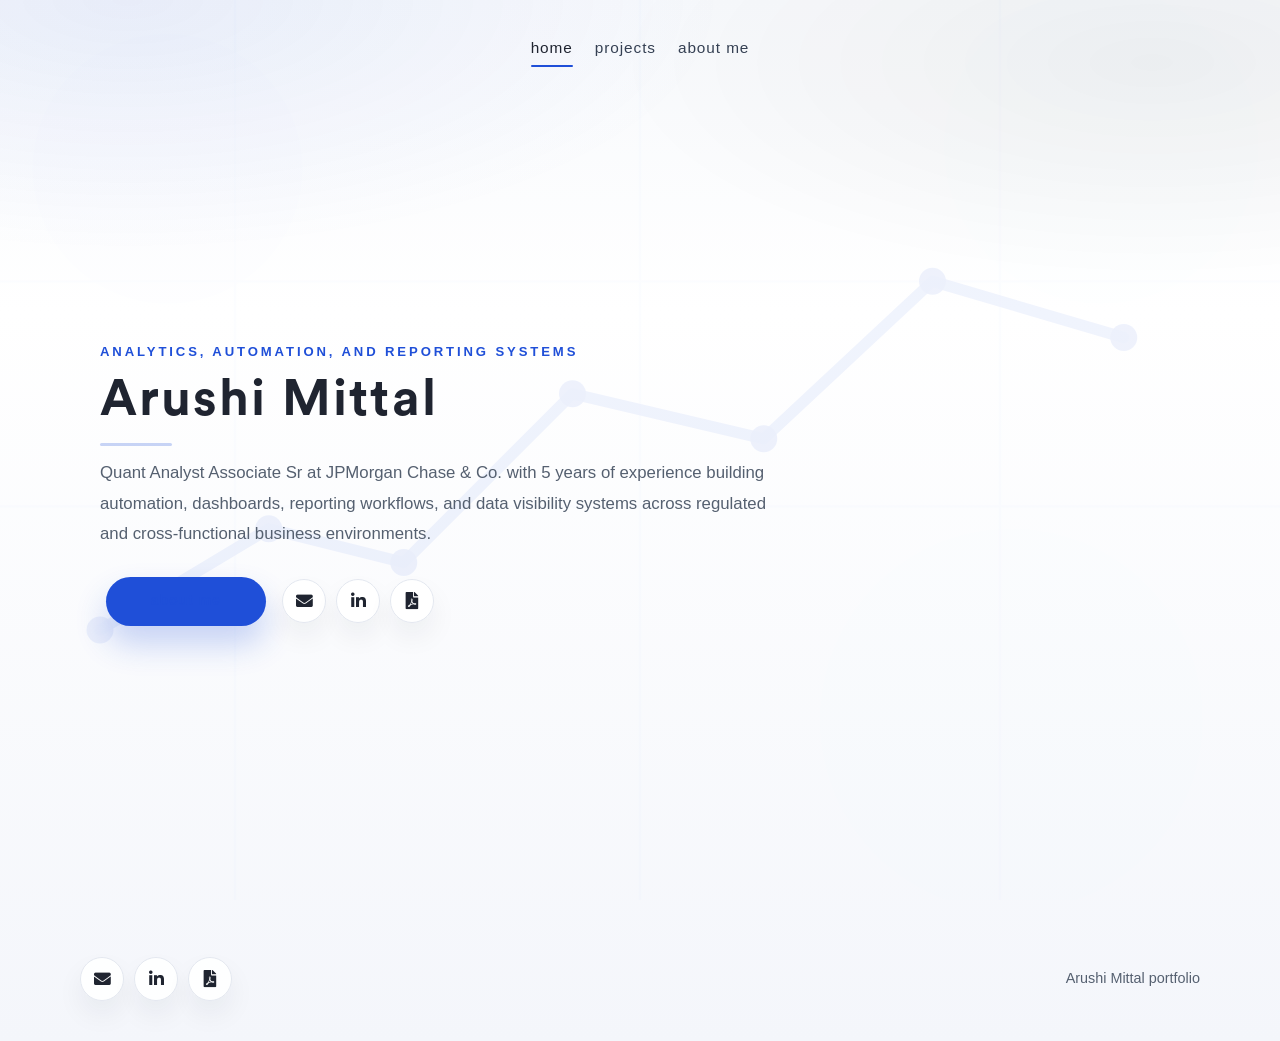
==== index.html @ 4a097972 "Create three-page portfolio site" ====
<!DOCTYPE html>
<html lang="en">

<head>
    <meta http-equiv="Pragma" content="no-cache">
    <meta http-equiv="Expires" content="-1">
    <meta http-equiv="CACHE-CONTROL" content="NO-CACHE">
    <meta charset="utf-8">
    <meta name="viewport" content="width=device-width, initial-scale=1.0, shrink-to-fit=yes">
    <meta name="description"
        content="Portfolio website for Arushi Mittal, an analytics professional focused on automation, dashboards, reporting systems, and operational efficiency.">
    <title>Home | Arushi Mittal</title>
    <link rel="icon" type="image/svg+xml" href="assets/img/arushi-mark.svg">
    <link rel="apple-touch-icon" href="assets/img/arushi-mark.svg">
    <meta name="apple-mobile-web-app-status-bar" content="#F7F9FC">
    <meta name="theme-color" content="#F7F9FC">
    <link rel="stylesheet" href="https://cdnjs.cloudflare.com/ajax/libs/animate.css/3.7.2/animate.min.css">
    <link rel="stylesheet" href="https://stackpath.bootstrapcdn.com/bootstrap/4.4.1/css/bootstrap.min.css">
    <link rel="stylesheet" href="style.css">
    <link rel="stylesheet" href="pages.css">
    <link rel="stylesheet" href="https://use.fontawesome.com/releases/v5.5.0/css/all.css"
        integrity="sha384-B4dIYHKNBt8Bc12p+WXckhzcICo0wtJAoU8YZTY5qE0Id1GSseTk6S+L3BlXeVIU" crossorigin="anonymous">
    <script src="assets/js/app.js"></script>
    <link rel="manifest" href="manifest.json">
</head>

<body class="site-shell">
    <nav class="nav-desk site-nav" aria-label="Primary">
        <div class="nav-items site-nav-items">
            <ul class="site-nav-list">
                <li><a class="nav-link" href="index.html" aria-current="page">home</a></li>
                <li><a class="nav-link" href="research.html">projects</a></li>
                <li><a class="nav-link" href="about.html">about me</a></li>
            </ul>
        </div>
    </nav>

    <main class="home-page site-page page-home content">
        <div class="container page-container home-container">
            <section class="home-hero">
                <header class="page-header">
                    <p class="page-eyebrow">Analytics, automation, and reporting systems</p>
                    <h1 class="page-title">Arushi Mittal</h1>
                    <p class="page-subtitle">
                        Quant Analyst Associate Sr at JPMorgan Chase &amp; Co. with 5 years of experience building
                        automation, dashboards, reporting workflows, and data visibility systems across regulated and
                        cross-functional business environments.
                    </p>
                </header>

                <div class="home-actions">
                    <a class="contact-btn page-action" href="about.html">about me</a>
                    <div class="social-icons" aria-label="Social links">
                        <a target="_blank" rel="noopener" href="mailto:arushi.mittal0193@gmail.com"><i
                                class="fas fa-envelope"></i></a>
                        <a target="_blank" rel="noopener" href="https://www.linkedin.com/in/arushimittal1/"><i
                                class="fab fa-linkedin-in"></i></a>
                        <a target="_blank" rel="noopener" href="assets/arushi_cv.pdf"><i
                                class="fas fa-file-pdf"></i></a>
                    </div>
                </div>
            </section>
        </div>
    </main>

    <footer class="footer-full site-footer">
        <div class="social-icons" aria-label="Footer social links">
            <a target="_blank" rel="noopener" href="mailto:arushi.mittal0193@gmail.com"><i class="fas fa-envelope"></i></a>
            <a target="_blank" rel="noopener" href="https://www.linkedin.com/in/arushimittal1/"><i class="fab fa-linkedin-in"></i></a>
            <a target="_blank" rel="noopener" href="assets/arushi_cv.pdf"><i class="fas fa-file-pdf"></i></a>
        </div>
        <div class="site-footer-meta">
            <span class="site-footer-note">Arushi Mittal portfolio</span>
        </div>
    </footer>

    <div class="menu-wrap">
        <input type="checkbox" class="toggler" aria-label="Open navigation">
        <div class="hamburger">
            <div></div>
        </div>
        <div class="menu">
            <div>
                <div>
                    <ul>
                        <li><a href="index.html" aria-current="page">home</a></li>
                        <li><a href="research.html">projects</a></li>
                        <li><a href="about.html">about me</a></li>
                    </ul>
                </div>
            </div>
        </div>
    </div>
</body>

</html>
---- style.css ----
/* Center pip install statements in software descriptions */
.center-pip {
    display: block;
    text-align: center;
    margin: 8px 0;
}
@import url('https://fonts.googleapis.com/css?family=Poppins&display=swap');

@font-face {
    font-family: CircularStd;
    src: url(assets/fonts/CircularStd-Bold.eot);
    src: url("assets/fonts/CircularStd-Bold.eot?#iefix") format("embedded-opentype"), url("assets/fonts/CircularStd-Bold.woff") format("woff"), url("assets/fonts/CircularStd-Bold.ttf") format("truetype"), url("assets/fonts/CircularStd-Bold.svg#bcc26993292869431e54c666aafa8fcd") format("svg");
}

:root {
    --primary-color: none;
    --overlay-color: rgba(255, 255, 255, 0.9);
    --menu-speed: 0.75s;
    --light-text-color: #444;
    --black-color: #000;
    --white-color: #fff;
    --hero-color: black;
}
.work-hero-card{
    display: flex;
    flex-direction: column;
    justify-content: flex-start;
    margin: 0 auto 40px auto;
    width: 100%;
    max-width: 420px;
    background: #ffffff;
    align-items: stretch;
    padding: 0;
    border-radius: 16px;
    padding-bottom: 18px;
    border: 1px solid #e2e2e2;
    box-shadow: 0 18px 30px rgba(0,0,0,0.06);
    cursor: default;
    transition: transform 0.25s ease, box-shadow 0.25s ease, border-color 0.25s ease;
    overflow: hidden;
}

.work-hero-card:hover{
    transform: translateY(-6px);
    box-shadow: 0 24px 40px rgba(0,0,0,0.12);
    border-color: #c5d5ff;
}

.work-card-hero-img{
    width: 100%;
    height: 200px;
    object-fit: cover;
    display: block;
}

#work-text{
    text-align: left;
    padding: 18px 20px 4px 20px;
}

#work-text h2{
    font-size: 1.25rem;
    font-weight: 600;
    margin-bottom: 8px;
}

#work-text p{
    font-size: 0.95rem;
    line-height: 1.6;
    color: #555;
}

.work-double-row{
    padding-left: 5vw;
    padding-right: 5vw;
    margin-top: 40px;
}

.research-intro{
    max-width: 760px;
    margin: 0 auto 10px auto;
    color: #444;
}

.research-intro strong{
    font-weight: 600;
}

@media (min-width: 992px){
    .work-double-row{
        padding-left: 8vw;
        padding-right: 8vw;
        margin-top: 60px;
    }
}

@media (max-width: 767.98px){
    .work-double-row{
        padding-left: 20px;
        padding-right: 20px;
        margin-top: 30px;
    }

    .work-hero-card{
        max-width: 100%;
    }

    #work-text{
        padding: 16px 16px 4px 16px;
    }

    #work-text h2{
        font-size: 1.1rem;
    }

    #work-text p{
        font-size: 0.9rem;
    }
}
.project-star {
    position: absolute;
    background: #ffff0080;
    border-radius: 50px;
    padding: 2px 6px;
    font-size: 0.8em;
    top: 40px;
    right: 0;
}

.project-star-mobile {
    display: none;
    background: #ffff0080;
    border-radius: 50px;
    padding: 2px 6px;
    width: 50%;
    margin-bottom: 10px;
    text-align: center;
    font-size: 0.8em;

}

#work-row {
    padding-left: 135px;
    padding-right: 135px;
    width: 100vw;
}

.work-hero {
    /* border:2px solid #444; */
    border-radius: 10px;
    /* box-shadow: 0px 0px 5px #444; */
    width: 90%;
    transition: width 1s;
}
.work-hero:hover{
    width: 95%;
}

.work-des {
    padding-top: 40px;

}

.work-des h1 {
    font-weight: bold;
}

.work-des p {
    text-align: justify;
    font-weight: 100;
}

.work-hero-img {
    width: 100%;
    border-radius: 10px;
}

.technologies h2 {
    font-size: 0.8em;
    font-weight: bold;
}

.tech-stack {
    cursor: pointer;
    margin-right: 10px;
    background: #f2f2f2;
    padding: 2px 4px;
    font-size: 0.8em;
    transition: background 1s;
}

.tech-stack:hover {
    background: beige;
}

.featured {
    margin-top: 10px;
}

.partners {
    /* background:#f2f2f2; */
    height: 50px;
    margin-right: 20px;
}

#partner-logo {
    height: 40px;
    cursor: pointer;
    transition: all 1s;
}


#partner-logo:hover {
    box-shadow: 0px 0px 10px #444;
}

.work-read {
    float: right;
    font-size: 0.8em;
}

.work-read:hover {
    background: #444;
    color: white !important;
    border: 2px solid #444 !important;
}
.work-read:hover {
    background: #444;
    color: white !important;
    border: 2px solid #444 !important;
}

.fade-in-image {
    opacity: 0;
    animation: fadeIn 1.0s forwards;
    border-radius: 15px; /* Rounded corners */
    width: 100%; /* Flexible width */
    height: auto;
    object-fit: cover; /* Ensure the image covers the area without distortion */
}
/* Media query for very small windows */
@media (max-width: 600px) {
    .fade-in-image {
        width: 60%; /* Minimum width of 60% of the screen */
    }
}
.fade-in-text {
    opacity: 0;
    animation: fadeIn 1s forwards;
    animation-delay: 0.5s; /* Delay to ensure text fades in after the image */
}
@keyframes fadeIn {
    to {
        opacity: 1;
    }
}
.image-container {
    position: relative;
    text-align: center;
    color: white;
}

.text-overlay {
    position: absolute;
    bottom: 8px;
    left: 50%;
    transform: translateX(-50%);
    font-size: 18px;
    background-color: rgba(0, 0, 0, 0.5);
    padding: 10px;
    border-radius: 5px;
}
body {
    font-family: 'Poppins', sans-serif;
}

/* Style for the horizontal line */
.custom-hr {
    border: 0;
    height: 2px;
    background: #333; /* Change color as needed */
    margin-top: 20px; /* Add space above the line */
    margin-bottom: 20px; /* Add space below the line */
}

/* Styles for two images side by side */
.two-images-container {
    display: flex;
    justify-content: space-between;
    margin: 20px 0;
}

.two-images-container .image-item {
    width: 40%; /* Each image takes up 40% of the container's width */
}

.two-images-container .image-item img {
    width: 100%;
    height: auto;
    display: block;
}
.lab-principles {
    max-width: 900px;
    margin: 40px auto;
    padding: 28px 32px 24px 32px;
    background: #ffffff;
    border-radius: 18px;
    box-shadow: 0 20px 40px rgba(0,0,0,0.06);
    border: 1px solid #e4e4e4;
}

.lab-principles h2 {
    font-size: 1.8rem;
    font-weight: 600;
    letter-spacing: 0.04em;
    text-transform: uppercase;
    color: #222;
    margin-bottom: 18px;
}

.lab-principles ul {
    list-style: none;
    margin: 0;
    padding: 0;
}

.lab-principles li {
    position: relative;
    padding: 14px 0 4px 28px;
    font-size: 0.98rem;
    line-height: 1.7;
    color: #444;
}

.lab-principles li::before {
    content: "";
    position: absolute;
    left: 10px;
    top: 18px;
    width: 8px;
    height: 8px;
    border-radius: 50%;
    background: #4c8dff;
}

.lab-principles li + li {
    border-top: 1px solid #f0f0f0;
    margin-top: 10px;
}

.lab-principles b {
    text-transform: none;
    font-weight: 600;
    color: #222;
}

.lab-principles p {
    margin: 0;
}

@media (max-width: 767.98px){
    .lab-principles {
        margin: 28px 16px;
        padding: 22px 18px 18px 18px;
    }

    .lab-principles h2 {
        font-size: 1.5rem;
    }

    .lab-principles li {
        padding-left: 26px;
        font-size: 0.95rem;
    }
}

/* Image gallery on culture page */
.image-gallery {
    display: flex;
    justify-content: center;
    align-items: center;
    gap: 16px;
    margin: 30px auto 40px auto;
    max-width: 1000px;
}

.image-gallery .gallery-image {
    flex: 1 1 0;
    max-width: 100%;
    height: auto;
    border-radius: 12px;
    object-fit: cover;
    box-shadow: 0 10px 25px rgba(0,0,0,0.12);
    transition: transform 0.2s ease, box-shadow 0.2s ease;
}

.image-gallery .gallery-image:hover {
    transform: translateY(-4px);
    box-shadow: 0 16px 32px rgba(0,0,0,0.18);
}

@media (max-width: 767.98px) {
    .image-gallery {
        flex-wrap: wrap;
        gap: 10px;
        padding: 0 12px;
    }

    .image-gallery .gallery-image {
        flex: 1 1 calc(50% - 10px);
    }
}

.comingsoon h1 {
    font-size: 3em;
}

.comingsoon {
    position: absolute;
    margin: auto;
    top: 0;
    /* background: white; */
    text-align: center;
    right: 0;
    bottom: 0;
    left: 0;
    /* width: 40em; */
    height: 10em;
    animation: opac 0.1s ease-in-out 5;
}

.comingsoon a {
    color: #444;
    font-weight: bold;
    text-decoration: none;
    transition: font-size 1s;
}

.comingsoon a:hover {
    color: blue;
    font-size: 1.5em;
}

.social-icons a {
    color: var(--light-text-color);
    text-decoration: none;
    transition: all 1s;
}

.social-icons a:hover {
    color: blue;
}

li span a {
    color: #444;
    text-decoration: none;

}

li span a:hover {
    color: #444;
    text-decoration: none;
}

.copyright-legal {
    font-size: 1.1em;
    color: #444;
    letter-spacing: 0px;
    text-align: left;
}

.legal-links {
    text-decoration: none;
    font-weight: bold;
    transition: all 1s;
}

.legal-links:hover {
    text-decoration: none;
    color: blue;
}

.legal a,
.legal a:hover,
.legal a:active {
    color: #444;
    text-decoration: none;
}

.privacy-policy h1 {
    font-size: 2.5em;
    /* font-family: 'CircularStd'; */
    font-weight: bold;
    letter-spacing: 0.1rem;
}

.privacy-policy h2 {
    font-size: 25px;
    font-family: 'CircularStd';
    /* letter-spacing: 0.1rem; */
}

.legal-des {
    text-align: justify;
    font-weight: 500;
}

.legal-des strong {
    /* font-size: 1.1em; */
    font-weight: 900;
}

.privacy-policy p {
    padding-right: 13vw;
    letter-spacing: 0.8px;
}

.nav-desk {
    height: 10vh;
    /* position: fixed; */
    display: block;
    width: 80vw;
    margin: auto;

    margin-top: 20px;
    left: 0;
    right: 0;
    /* background: black; */
}

.nav-logo {
    height: 100%;
    float: left;


}



.menu-wrap {
    position: fixed;
    top: 50px;
    right: 50px;
    z-index: 1;
    display: none;
}

.menu-wrap .toggler {
    position: absolute;
    top: 0px;
    right: 0;
    z-index: 2;
    cursor: pointer;
    width: 50px;
    height: 50px;
    opacity: 0;
}

.menu-wrap .hamburger {
    position: absolute;
    top: 0;
    right: 0;
    z-index: 1;
    width: 60px;
    height: 60px;
    padding: 1rem;
    background: var(--primary-color);
    display: flex;
    align-items: center;
    justify-content: center;
}

/* Hamburger Line */
.menu-wrap .hamburger>div {
    position: relative;
    flex: none;
    width: 100%;
    height: 2px;
    z-index: 1;
    background: black;
    display: flex;
    align-items: center;
    justify-content: center;
    transition: all 0.4s ease;
}

/* Hamburger Lines - Top & Bottom */
.menu-wrap .hamburger>div::before,
.menu-wrap .hamburger>div::after {
    content: '';
    position: absolute;
    z-index: 1;
    top: -10px;
    width: 100%;
    height: 2px;
    background: inherit;
}

/* Moves Line Down */
.menu-wrap .hamburger>div::after {
    top: 10px;
}

/* Toggler Animation */
.menu-wrap .toggler:checked+.hamburger>div {
    transform: rotate(135deg);
}

/* Turns Lines Into X */
.menu-wrap .toggler:checked+.hamburger>div:before,
.menu-wrap .toggler:checked+.hamburger>div:after {
    top: 0;
    transform: rotate(90deg);
}

/* Rotate On Hover When Checked */
.menu-wrap .toggler:checked:hover+.hamburger>div {
    transform: rotate(225deg);
}

/* Show Menu */
.menu-wrap .toggler:checked~.menu {
    visibility: visible;
}

.menu-wrap .toggler:checked~.menu>div {
    transform: scale(1);
    transition-duration: var(--menu-speed);
}

.menu-wrap .toggler:checked~.menu>div>div {
    opacity: 1;
    transition: opacity 0.4s ease 0.4s;
}

.menu-wrap .menu {
    position: fixed;
    top: 0;
    right: 0;
    width: 100%;
    height: 100%;
    z-index: 1;
    visibility: hidden;
    overflow: hidden;
    display: flex;
    align-items: center;
    justify-content: center;
}

.menu-wrap .menu>div {
    background: var(--overlay-color);
    border-radius: 50%;
    width: 200vw;
    height: 200vw;
    display: flex;
    flex: none;
    align-items: center;
    justify-content: center;
    transform: scale(0);
    transition: all 0.4s ease;
}

.menu-wrap .menu>div>div {
    text-align: center;
    max-width: 90vw;
    max-height: 100vh;
    opacity: 0;
    transition: opacity 0.4s ease;
}

.menu-wrap .menu>div>div>ul>li {
    list-style: none;
    color: var(--white-color);
    font-size: 1.5rem;
    padding: 1rem;
}

.menu-wrap .menu>div>div>ul>li>a {
    color: inherit;
    text-decoration: none;
    transition: color 0.4s ease;
}


.legal {
    position: absolute;
    bottom: 25px;
    right: 25px;
}

.image-headshot {
    width: 200px; /* Set a fixed width */
    height: 200px; /* Set a fixed height */
    object-fit: contain; /* Ensure the image covers the area without distortion */
    border-radius: 50%; /* Optional: Make the images circular */
}
/* Add vendor prefixes for better compatibility */
.image-headshot {
    -webkit-transform: scale(1.0); /* Safari and Chrome */
    -moz-transform: scale(1.0); /* Firefox */
    -ms-transform: scale(1.0); /* IE 9 */
    -o-transform: scale(1.0); /* Opera */
    transform: scale(1.0); /* Standard */
}
.hero-tag {
    margin-left: 0; /* Align the heading with the container */
    padding-left: 0; /* Remove any additional padding */
}
.row {
    width: 90%; /* Ensure the row width is consistent */
    margin: 0 auto; /* Center the row */
    height: auto;
    animation-duration: 1.5s;
}

.contact-hero {
    margin-top: 0vh;
    font-size: 3.5em;
}

.hero-des {
    padding-right: 60px;
    text-align: justify;
    /* font-weight: 800; */
    letter-spacing: 1.2;
}

.contact-des {
    letter-spacing: 0.2;
}

.input-container {
    padding: 10px 0px;
}

.form-group {
    margin-bottom: 1rem;
}

label {
    display: inline-block;
    margin-bottom: 0.5rem;
}

.form-control {
    height: calc(2.25rem + 2px);
    padding: .5rem .75rem;
    width: 90%;
    font-size: 1rem;
    line-height: 1.5;
    color: #495057;
    background: none;
    border: none;
    border-bottom: 2px solid #444;
    border-radius: 0rem;
    transition: all .5s ease-in-out;
    outline: none;
}

.form-control:focus {
    outline: none;
    border-bottom: 2px solid blue;
    box-shadow: none;
}

.form-control:hover {
    background: whitesmoke;
}

/* input:focus, textarea:focus, select:focus{
    outline: none;
} */
.learn-btn {
    padding: 5px 10px;
    background: var(--light-text-color);
    color: white;
    border: 2px solid var(--light-text-color);
    letter-spacing: 0.1;
    transition: all 1s;
}

.contact-des a {
    text-decoration: none;
    color: #444;
    transition: color 1s;
}

.contact-des a:hover {
    color: blue;
}

.learn-btn:hover {
    background: blue;
    border: 2px solid blue;
}

.contact-btn {
    margin-left: 6px;
    padding: 5px 10px;
    color: var(--light-text-color);
    background: none;
    border: 2px solid var(--light-text-color);
    transition: all 1s;
}

/* Top three principles cards on culture page */
.principles-cards-row {
    width: 90%;
    margin: 30px auto 10px auto;
}

.principle-card {
    background: #ffffff;
    border-radius: 16px;
    padding: 20px 18px 18px 18px;
    box-shadow: 0 16px 32px rgba(0,0,0,0.06);
    border: 1px solid #e3e3e3;
    height: 100%;
    display: flex;
    flex-direction: column;
    justify-content: flex-start;
    transition: transform 0.2s ease, box-shadow 0.2s ease, border-color 0.2s ease;
}

.principle-card h3 {
    font-size: 1.1rem;
    font-weight: 600;
    margin-bottom: 8px;
}

.principle-card p {
    font-size: 0.95rem;
    line-height: 1.65;
    color: #444;
    margin-bottom: 0;
}

.principle-card:hover {
    transform: translateY(-4px);
    box-shadow: 0 20px 40px rgba(0,0,0,0.1);
    border-color: #c5d5ff;
}

@media (max-width: 767.98px) {
    .principles-cards-row {
        width: 100%;
        padding: 0 16px;
    }

    .principle-card {
        margin-bottom: 16px;
    }
}
.image-gallery {
    display: flex;
    justify-content: center;
    align-items: center;
    gap: 16px;
    margin: 30px auto 40px auto;
    max-width: 900px;
    flex-wrap: wrap; /* allow images to move to the next line if needed */
}

.gallery-image {
    flex: 0 0 288px; /* fixed 3-inch width on desktop (3in * 96dpi = 288px) */
    width: 288px;
    max-width: 100%;
    height: auto;
    border-radius: 12px;
    object-fit: cover;
    box-shadow: 0 10px 25px rgba(0,0,0,0.12);
    transition: transform 0.2s ease, box-shadow 0.2s ease;
}

.gallery-image:hover {
    transform: translateY(-4px);
    box-shadow: 0 16px 32px rgba(0,0,0,0.18);
}

/* Special handling for the Catan image so its aspect looks consistent */
.gallery-image--catan {
    height: auto;
    max-height: 180px; /* cap its height so it doesn't look much taller than others */
    object-fit: cover;
}

@media (max-width: 767.98px) {
    .image-gallery {
        flex-wrap: wrap;
        gap: 12px;
        padding: 0 10px; /* small side padding so images don't touch edges */
    }

    .gallery-image {
        flex: 1 1 100%;
        max-width: 100%; /* allow each image to span the full mobile width */
    }
}
#hero-img {
    margin-top: 50px;
    width: 90%;
}

#left-hero {
    padding-left: 150px;
}
.lab-principles {
    margin: 20px auto; /* Center the section horizontally */
    padding: 20px; /* Add some padding inside the section */
    background-color: #f9f9f9; /* Light background color for the section */
    border-radius: 10px; /* Rounded corners for the section */
    border: 1px solid #ddd; /* Add a border to the box */
    max-width: 400px; /* Set a maximum width for the section */
    width: 100%; /* Ensure the section takes up the full width of its container */
    box-sizing: border-box; /* Include padding and border in the element's total width and height */
    opacity: 0; /* Initially hidden */
    transform: translateY(20px); /* Slightly move down */
    animation: fadeInUp 2s forwards; /* Apply the fade-in animation */
}

.lab-principles h2 {
    margin-bottom: 10px; /* Space below the heading */
    text-align: center; /* Center the heading */
}

.lab-principles ul {
    list-style-type: none; /* Remove default list styling */
    padding: 0; /* Remove default padding */
}

.principle-item {
    background-color: #ffffff; /* White background for each item */
    border: 1px solid #ddd; /* Border for each item */
    border-radius: 5px; /* Rounded corners for each item */
    padding: 10px; /* Padding inside each item */
    margin-bottom: 10px; /* Space between items */
    opacity: 0; /* Initially hidden */
    transform: translateY(20px); /* Slightly move down */
    animation: fadeInUp 2s forwards; /* Apply the fade-in animation */
    animation-delay: calc(var(--animation-order) * 0.5s); /* Delay based on order */
}

@keyframes fadeInUp {
    to {
        opacity: 1; /* Fully visible */
        transform: translateY(0); /* Move to original position */
    }
}
#logo {
    margin-top: 5px;
    height: 80%;
    padding: 0px;
    /* border: 4px solid #444; */
    /* border-radius: 50%; */
}

#logo:hover {
    box-shadow: 0px 0px 10px #444;
}
/* .nav-items{
    color:black;
    float:right;
} */
ul {
    float: right;
    /* color:white; */
    list-style: none;
    padding: 30px 0px;
}

li {
    /* text-transform: uppercase; */
    display: inline;
    font-size: 16px;
    letter-spacing: 0.1;
    padding: 0px 15px;
}

.social-icons {
    margin-top: 30%;
}

.footer-full {
    width: 80vw;
    margin: 0 auto;
    padding: 30px 10px;
    padding-top: 100px;
    position: relative;
    bottom: 0;
    left: 0;
    right: 0;
}

.footer-credits {
    float: right;
    /* display: inline; */
}

.footer-credits a {
    color: #444;
    font-weight: bold;
    text-decoration: none;
    transition: all 1s;
}

.footer-credits a:hover {
    color: blue;
    text-decoration: none;
    font-weight: bold;
}

.social-icons i {
    font-size: 2em;
    /* font-weight: 100; */
    padding: 0px 5px;
}

li span {
    position: relative;
    /* display: block; */
    cursor: pointer;
}

li span:before,
li span:after {
    content: '';
    position: absolute;
    width: 0%;
    height: 1px;
    top: 50%;
    margin-top: 15px;
    background: var(--black-color);
}

li span:before {
    left: -2.5px;
}

li span:after {
    right: 2.5px;
    background: var(--black-color);
    transition: width 0.8s cubic-bezier(0.22, 0.61, 0.36, 1);
}

.footer-full {
    padding-top: 60px;
}

li span:hover:before {
    background: var(--black-color);
    width: 100%;
    transition: width 0.5s cubic-bezier(0.22, 0.61, 0.36, 1);
}

li span:hover:after {
    background: transparent;
    width: 100%;
    transition: 0s;
}

#index-body {
    /* background: url('assets/img/mobile.png'); */
    background-size: cover;
    background-repeat: no-repeat;
    background-position: center;
    overflow: hidden;
}

/* Tablets */
@media (min-width: 768px) and (max-width: 1024px) {
    #left-hero {
        padding-left: 80px;
        flex: 0 0 100% !important;
        max-width: 100% !important;

    }

    #work-row {
        padding-left: 50px;
        padding-right: 50px;
    }

    .work-hero {
        width: 100%;
    }

    #hero-right {
        display: none;
    }
    .work-double-row{
        padding-left: 15px;
        padding-right: 15px;
    }
    #index-body {
/*         background: url('assets/img/mobile.png'); */
        background-size: cover;
        background-repeat: no-repeat;
        background-position: center;
        height: 100vh;
        width: 100vw;
    }
    /* .work-double-row{
        padding-left: 50px;
        padding-right: 50px;
    } */

}

/* #logo {
    display: none;
} */

@media only screen and (max-width: 768px) {

    /* For mobile phones: */
    .nav-items {
        width: 0;
        height: 0;
        display: none;
    }
    .work-double-row{
        padding:30px 20px;
        padding-bottom: 0;
    }
    .work-hero-card{
        width:100%;
        margin-bottom: 25px;
    }
    #row-3{
        margin-top: 0px;
        padding:0 20px;
    }
    #index-body {
/*         background: url('assets/img/mobile.png'); */
        background-size: cover;
        background-repeat: no-repeat;
        background-position: center;
        height: 100vh;
    }

    #left-hero {
        padding-left: 50px;
        ;
    }

    #work-row {
        padding-right: 0;
        padding-left: 30px;
    }

    .work-des h1 {
        text-align: center;
    }

    .work-read {
        float: none;
    }

    #logo {
        display: none;
        /* height: 65%;
        margin-top: 28px; */
    }

    .hero-tag {
        margin-top: 20vh;
        font-size: 4em;
    }

    #hero-right {
        display: none;
    }

    .hero-des {
        padding-right: 30px;
    }

    .menu-wrap {
        display: block;
    }

    .menu ul li {
        display: block !important;
    }

    .menu ul li a {
        color: var(--black-color) !important;
    }

    .menu-wrap .hamburger {
        z-index: 2;
    }

    .menu-wrap .toggler {
        z-index: 3;
    }

    .contact-hero {
        margin-top: 10vh;
    }

    .footer-full {
        text-align: center;
        padding-top: 40px !important;
    }

    #contact-social {
        margin-top: 10%;
    }

    .footer-credits {
        display: block;
        text-align: center;
        padding-top: 10px;
        float: none;
    }

    #legal-hero {
        margin-top: 5vh !important;
        text-align: left;
    }

    #legal-hero-des {
        padding-right: 10px;
        text-align: left;
        font-size: 0.8em;
    }

    .privacy-policy p {
        padding-right: 1vw;
        /* text-align: left; */
    }

    .project-star {
        display: none;
    }

    .project-star-mobile {
        display: block;
    }
}


::-webkit-scrollbar {
    width: 5px;
}

/* Track */
::-webkit-scrollbar-track {
    background: white;

}

/* Handle */
::-webkit-scrollbar-thumb {
    background: #444;
    border-radius: 50px;

}

/* Handle on hover */
::-webkit-scrollbar-thumb:hover {
    background: #555;

}
/* People page layout */
.people-page {
    padding: 28px 0 60px 0;
    position: relative;
}

/* Home page layout enhancements */
.home-page {
    position: relative;
}

.home-page .home-container {
    max-width: 1100px;
    padding-left: 20px;
    padding-right: 20px;
}

.home-page .home-hero-row {
    width: 100%;
    margin-top: 18px;
    animation-duration: 1.0s;
}

/* Prevent global ul/li rules from affecting home content lists */
.home-page .home-container ul,
.home-page .home-container ol {
    float: none;
    list-style-position: outside;
}

@media (max-width: 767.98px) {
    /* No CTA row on home */
}

/* Research page layout (match People premium style) */
.research-page {
    padding: 28px 0 60px 0;
    position: relative;
}

.research-page::before {
    content: "";
    position: absolute;
    inset: 0;
    background:
        radial-gradient(800px 280px at 15% 0%, rgba(31,79,216,0.07), rgba(255,255,255,0) 60%),
        radial-gradient(900px 300px at 85% 10%, rgba(0,0,0,0.04), rgba(255,255,255,0) 60%);
    pointer-events: none;
}

.research-page > * {
    position: relative;
    z-index: 1;
}

.research-page .research-container {
    max-width: 1100px;
}

.research-page .research-header {
    text-align: center;
    margin: 8px auto 26px auto;
}

.research-page .research-title {
    font-family: 'CircularStd', sans-serif;
    font-size: 2.4rem;
    font-weight: 700;
    letter-spacing: 0.06em;
    margin: 0 0 8px 0;
    color: #222;
}

.research-page .research-title::after {
    content: "";
    display: block;
    width: 72px;
    height: 3px;
    margin: 12px auto 0 auto;
    background: rgba(0,0,0,0.18);
    border-radius: 99px;
}

.research-page .research-subtitle {
    max-width: 860px;
    margin: 0 auto;
    font-size: 1rem;
    line-height: 1.7;
    color: #555;
}

/* Ensure research cards align with premium spacing */
.research-page .work-double-row {
    margin-top: 22px;
}

/* Responsive grid for research cards */
.research-page .research-grid {
    display: grid;
    grid-template-columns: repeat(auto-fit, minmax(min(320px, 100%), 1fr));
    gap: 22px;
    align-items: stretch;
}

.research-page .research-grid-item {
    display: flex;
}

.research-page .research-grid-item .work-hero-card {
    height: 100%;
    width: 100%;
    max-width: none;
    margin: 0;
}

.research-page .research-grid-item .work-hero-card #work-text {
    flex: 1;
    text-align: justify;
}

.research-page .work-card-hero-img {
    width: 100%;
    height: 200px;
    object-fit: cover;
    display: block;
}

/* News page layout (match People premium style) */
.news-page {
    padding: 28px 0 60px 0;
    position: relative;
}

.news-page::before {
    content: "";
    position: absolute;
    inset: 0;
    background:
        radial-gradient(800px 280px at 15% 0%, rgba(31,79,216,0.07), rgba(255,255,255,0) 60%),
        radial-gradient(900px 300px at 85% 10%, rgba(0,0,0,0.04), rgba(255,255,255,0) 60%);
    pointer-events: none;
}

.news-page > * {
    position: relative;
    z-index: 1;
}

.news-page .news-container {
    max-width: 900px;
}

.news-page .news-header {
    text-align: center;
    margin: 8px auto 26px auto;
}

.news-page .news-title {
    font-family: 'CircularStd', sans-serif;
    font-size: 2.4rem;
    font-weight: 700;
    letter-spacing: 0.06em;
    margin: 0 0 8px 0;
    color: #222;
}

.news-page .news-title::after {
    content: "";
    display: block;
    width: 72px;
    height: 3px;
    margin: 12px auto 0 auto;
    background: rgba(0,0,0,0.18);
    border-radius: 99px;
}

.news-page .news-subtitle {
    max-width: 820px;
    margin: 0 auto;
    font-size: 1rem;
    line-height: 1.7;
    color: #555;
}

/* Publications page layout (match People premium style) */
.publications-page {
    padding: 28px 0 60px 0;
    position: relative;
}

.publications-page::before {
    content: "";
    position: absolute;
    inset: 0;
    background:
        radial-gradient(800px 280px at 15% 0%, rgba(31,79,216,0.07), rgba(255,255,255,0) 60%),
        radial-gradient(900px 300px at 85% 10%, rgba(0,0,0,0.04), rgba(255,255,255,0) 60%);
    pointer-events: none;
}

.publications-page > * {
    position: relative;
    z-index: 1;
}

.publications-page .publications-container {
    max-width: 1100px;
}

.publications-page ul,
.publications-page ol {
    float: none;
    list-style-position: outside;
    margin: 0;
    padding-left: 22px;
}

.publications-page li {
    display: list-item;
    margin: 0 0 8px 0;
}

.publications-page .publications-header {
    text-align: center;
    margin: 8px auto 26px auto;
}

.publications-page .publications-title {
    font-family: 'CircularStd', sans-serif;
    font-size: 2.4rem;
    font-weight: 700;
    letter-spacing: 0.06em;
    margin: 0 0 8px 0;
    color: #222;
}

.publications-page .publications-title::after {
    content: "";
    display: block;
    width: 72px;
    height: 3px;
    margin: 12px auto 0 auto;
    background: rgba(0,0,0,0.18);
    border-radius: 99px;
}

.publications-page .publications-subtitle {
    max-width: 860px;
    margin: 0 auto;
    font-size: 1rem;
    line-height: 1.7;
    color: #555;
}

.publications-page .publications-section {
    margin-top: 26px;
}

.publications-page .publications-section-title {
    font-family: 'CircularStd', sans-serif;
    font-size: 1.25rem;
    font-weight: 700;
    color: #222;
    margin: 0 0 14px 0;
    position: relative;
    display: inline-block;
}

.publications-page .publications-section-title::after {
    content: "";
    display: block;
    width: 56px;
    height: 3px;
    margin-top: 10px;
    background: rgba(0,0,0,0.16);
    border-radius: 99px;
}

.publications-page .publications-list {
    display: grid;
    grid-template-columns: 1fr;
    gap: 14px;
}

.publications-page .publication-card {
    display: block;
    width: 100%;
    border: 1px solid #e2e2e2;
    background: #ffffff;
    border-radius: 16px;
    padding: 18px 22px;
    box-shadow: 0 18px 30px rgba(0,0,0,0.06);
    transition: transform 0.2s ease, box-shadow 0.2s ease, border-color 0.2s ease;
    text-decoration: none;
    color: inherit;
    position: relative;
    overflow: hidden;
}

.publications-page a.publication-card::before {
    content: "";
    position: absolute;
    top: 0;
    left: 0;
    width: 100%;
    height: 4px;
    background: rgba(31,79,216,0.20);
}

.publications-page a.publication-card:hover {
    transform: translateY(-3px);
    box-shadow: 0 24px 40px rgba(0,0,0,0.12);
    border-color: #c5d5ff;
}

.publications-page .publication-title {
    font-weight: 700;
    color: #333;
    margin: 0 0 6px 0;
}

.publications-page .publication-authors {
    margin: 0 0 6px 0;
    color: #555;
}

.publications-page .publication-venue {
    margin: 0;
    font-size: 0.92rem;
    color: #777;
}

.publications-page .publications-software-card {
    cursor: default;
}

.publications-page .publications-software-card a {
    color: inherit;
}

/* Opportunities page layout (match People premium style) */
.opportunities-page {
    padding: 28px 0 60px 0;
    position: relative;
}

.opportunities-page::before {
    content: "";
    position: absolute;
    inset: 0;
    background:
        radial-gradient(800px 280px at 15% 0%, rgba(31,79,216,0.07), rgba(255,255,255,0) 60%),
        radial-gradient(900px 300px at 85% 10%, rgba(0,0,0,0.04), rgba(255,255,255,0) 60%);
    pointer-events: none;
}

.opportunities-page > * {
    position: relative;
    z-index: 1;
}

.opportunities-page .opportunities-container {
    max-width: 900px;
}

.opportunities-page .opportunities-header {
    text-align: center;
    margin: 8px auto 26px auto;
}

.opportunities-page .opportunities-title {
    font-family: 'CircularStd', sans-serif;
    font-size: 2.4rem;
    font-weight: 700;
    letter-spacing: 0.06em;
    margin: 0 0 8px 0;
    color: #222;
}

.opportunities-page .opportunities-title::after {
    content: "";
    display: block;
    width: 72px;
    height: 3px;
    margin: 12px auto 0 auto;
    background: rgba(0,0,0,0.18);
    border-radius: 99px;
}

.opportunities-page .opportunities-subtitle {
    max-width: 860px;
    margin: 0 auto;
    font-size: 1rem;
    line-height: 1.7;
    color: #555;
}

.opportunities-page .opportunities-section {
    margin-top: 8px;
}

.opportunities-page .opportunities-list {
    display: grid;
    grid-template-columns: 1fr;
    gap: 14px;
}

.opportunities-page .opportunity-card {
    border: 1px solid #e2e2e2;
    background: #ffffff;
    border-radius: 16px;
    padding: 18px 22px;
    box-shadow: 0 18px 30px rgba(0,0,0,0.06);
    transition: transform 0.2s ease, box-shadow 0.2s ease, border-color 0.2s ease;
    position: relative;
    overflow: hidden;
}

.opportunities-page .opportunity-card::before {
    content: "";
    position: absolute;
    top: 0;
    left: 0;
    width: 100%;
    height: 4px;
    background: rgba(31,79,216,0.20);
}

.opportunities-page .opportunity-card:hover {
    transform: translateY(-3px);
    box-shadow: 0 24px 40px rgba(0,0,0,0.12);
    border-color: #c5d5ff;
}

.opportunities-page .opportunity-card h2 {
    font-size: 1.25rem;
    font-weight: 700;
    color: #222;
    margin: 0 0 10px 0;
}

.opportunities-page .opportunity-card p {
    margin: 0 0 10px 0;
    font-size: 0.98rem;
    line-height: 1.65;
    color: #555;
}

.opportunities-page .opportunity-card p:last-child {
    margin-bottom: 0;
}

.opportunities-page .opportunities-contact {
    margin-top: 16px;
    border: 1px solid #e2e2e2;
    background: #ffffff;
    border-radius: 16px;
    padding: 16px 22px;
    box-shadow: 0 14px 24px rgba(0,0,0,0.05);
    color: #555;
}

.opportunities-page .opportunities-contact p {
    margin: 0;
    line-height: 1.6;
}

.news-page .news-list {
    margin-top: 10px;
}

.news-page .news-card {
    background: #ffffff;
    border-radius: 16px;
    border: 1px solid #e7e7e7;
    box-shadow: 0 14px 28px rgba(0,0,0,0.06);
    padding: 18px 20px;
    margin: 12px 0;
    transition: transform 0.2s ease, box-shadow 0.2s ease, border-color 0.2s ease;
    position: relative;
    overflow: hidden;
}

.news-page .news-card::before {
    content: "";
    position: absolute;
    top: -1px;
    left: -1px;
    right: -1px;
    height: 6px;
    border-top-left-radius: 16px;
    border-top-right-radius: 16px;
    background: rgba(31,79,216,0.22);
}

.news-page .news-card:hover {
    transform: translateY(-3px);
    box-shadow: 0 18px 36px rgba(0,0,0,0.09);
    border-color: #d6d6d6;
}

.news-page .news-card p {
    margin: 0;
    font-size: 1.02em;
    color: #444;
}

.news-page .news-card a {
    color: #1f4fd8;
    text-decoration: none;
}

.news-page .news-card a:hover {
    text-decoration: underline;
}

.news-page .news-image {
    display: block;
    margin: 12px auto 0 auto;
    max-width: 240px;
    width: 100%;
    height: auto;
    border-radius: 12px;
    box-shadow: 0 10px 20px rgba(0,0,0,0.08);
}

@media (max-width: 767.98px) {
    .research-page,
    .news-page {
        padding: 20px 0 44px 0;
    }

    .research-page .research-container,
    .news-page .news-container {
        padding-left: 16px;
        padding-right: 16px;
    }

    .research-page .research-title,
    .news-page .news-title {
        font-size: 2rem;
    }

    .news-page .news-card {
        padding: 16px 16px;
    }
}

.people-page::before {
    content: "";
    position: absolute;
    inset: 0;
    background:
        radial-gradient(800px 280px at 15% 0%, rgba(31,79,216,0.07), rgba(255,255,255,0) 60%),
        radial-gradient(900px 300px at 85% 10%, rgba(0,0,0,0.04), rgba(255,255,255,0) 60%);
    pointer-events: none;
}

.people-page > * {
    position: relative;
    z-index: 1;
}

.people-page .people-container {
    max-width: 1100px;
}

/* Override global site nav list styles within people content */
.people-page ul {
    float: none;
    padding: 0;
    margin: 0;
    list-style: none;
}

.people-page li {
    display: block;
    padding: 0;
}

.people-page .people-header {
    text-align: center;
    margin: 8px auto 26px auto;
}

.people-page .people-title {
    font-family: 'CircularStd', sans-serif;
    font-size: 2.4rem;
    font-weight: 700;
    letter-spacing: 0.06em;
    margin: 0 0 8px 0;
    color: #222;
}

.people-page .people-title::after {
    content: "";
    display: block;
    width: 72px;
    height: 3px;
    margin: 12px auto 0 auto;
    background: rgba(0,0,0,0.18);
    border-radius: 99px;
}

.people-page .people-subtitle {
    max-width: 820px;
    margin: 0 auto;
    font-size: 1rem;
    line-height: 1.7;
    color: #555;
}

.people-page .people-section {
    margin-top: 34px;
}

.people-page .people-section-title {
    font-size: 1.25rem;
    font-weight: 700;
    margin: 0 0 16px 0;
    color: #222;
    position: relative;
    display: inline-block;
}

.people-page .people-section-title::after {
    content: "";
    position: absolute;
    left: 0;
    right: 0;
    bottom: -8px;
    height: 1px;
    background: #eaeaea;
}

.people-page .people-grid {
    display: grid;
    grid-template-columns: repeat(3, minmax(0, 1fr));
    gap: 22px;
}

.people-page .person-card {
    background: #ffffff;
    border-radius: 16px;
    border: 1px solid #e7e7e7;
    box-shadow: 0 14px 28px rgba(0,0,0,0.06);
    padding: 20px 20px 18px 20px;
    display: flex;
    flex-direction: column;
    align-items: center;
    text-align: center;
    transition: transform 0.2s ease, box-shadow 0.2s ease, border-color 0.2s ease;
    height: 100%;
    position: relative;
    overflow: hidden;
}

.people-page .person-card::before {
    content: "";
    position: absolute;
    top: -1px;
    left: -1px;
    right: -1px;
    height: 6px;
    border-top-left-radius: 16px;
    border-top-right-radius: 16px;
    background: rgba(31,79,216,0.22);
}

.people-page .person-card:hover {
    transform: translateY(-3px);
    box-shadow: 0 18px 36px rgba(0,0,0,0.09);
    border-color: #d6d6d6;
}

.people-page .person-photo {
    width: 112px;
    height: 112px;
    border-radius: 50%;
    object-fit: cover;
    margin-bottom: 12px;
    box-shadow: 0 10px 20px rgba(0,0,0,0.08);
    border: 3px solid rgba(255,255,255,0.9);
}

.people-page .person-photo--placeholder {
    display: inline-flex;
    align-items: center;
    justify-content: center;
    background: #f2f2f2;
    color: #666;
    font-weight: 700;
    font-size: 0.95rem;
}

.people-page .person-body {
    width: 100%;
}

.people-page .person-name {
    font-size: 1.1rem;
    font-weight: 700;
    margin: 0 0 4px 0;
    color: #222;
}

.people-page .person-role {
    font-size: 0.95rem;
    color: #666;
    margin: 0 0 12px 0;
}

.people-page .person-role span {
    display: inline-block;
    padding: 5px 10px;
    border-radius: 999px;
    background: rgba(31,79,216,0.08);
    color: #2a3b6a;
}

.people-page .person-meta {
    font-size: 0.92rem;
    line-height: 1.6;
    color: #444;
    width: 100%;
    max-width: 520px;
}

.people-page .person-meta li {
    padding: 7px 0;
    border-top: 1px solid #f0f0f0;
}

.people-page .person-meta li:first-child {
    border-top: none;
}

.people-page .person-meta a {
    color: inherit;
    text-decoration: none;
}

.people-page .person-meta a:hover {
    text-decoration: underline;
}

.people-page .person-links {
    margin-top: 12px;
}

.people-page .person-links a {
    display: inline-block;
    font-size: 0.9rem;
    margin: 6px 8px 0 8px;
    padding: 8px 12px;
    border-radius: 999px;
    text-decoration: none;
    color: #1f4fd8;
    border: 1px solid rgba(31,79,216,0.28);
    background: rgba(31,79,216,0.05);
}

.people-page .person-links a:hover {
    background: rgba(31,79,216,0.09);
    text-decoration: none;
}

.software-page .person-meta {
    font-size: 0.78rem;
    line-height: 1.55;
    text-align: justify;
}

.software-page .person-meta li.software-cite-label {
    padding-top: 10px;
}

.software-page .person-meta li.software-citation {
    font-size: 0.72rem;
    line-height: 1.55;
    color: #666;
}

.software-page .people-container {
    max-width: 880px;
}

.software-page .people-grid {
    grid-template-columns: repeat(2, minmax(0, 1fr));
}

@media (max-width: 767.98px) {
    .software-page .people-grid {
        grid-template-columns: 1fr;
    }
}

.people-page .open-positions-card {
    max-width: 820px;
    background: #ffffff;
    border-radius: 16px;
    border: 1px solid #e7e7e7;
    box-shadow: 0 14px 28px rgba(0,0,0,0.06);
    padding: 20px;
    font-size: 0.98rem;
    line-height: 1.75;
    color: #444;
}

.people-page .open-positions-card {
    position: relative;
}

.people-page .open-positions-card::before {
    content: "";
    position: absolute;
    top: 0;
    left: 0;
    right: 0;
    height: 4px;
    border-top-left-radius: 16px;
    border-top-right-radius: 16px;
    background: rgba(0,0,0,0.12);
}

.people-page .open-positions-card p {
    margin: 0 0 12px 0;
}

.people-page .open-positions-card p:last-child {
    margin-bottom: 0;
}

.people-page .open-positions-card a {
    color: #1f4fd8;
    text-decoration: none;
}

.people-page .open-positions-card a:hover {
    text-decoration: underline;
}

@media (max-width: 991.98px) {
    .people-page .people-grid {
        grid-template-columns: repeat(2, minmax(0, 1fr));
    }
}

@media (max-width: 767.98px) {
    .people-page {
        padding: 20px 0 44px 0;
    }

    .people-page .people-container {
        padding-left: 16px;
        padding-right: 16px;
    }

    .people-page .people-title {
        font-size: 2rem;
    }

    .people-page .people-grid {
        grid-template-columns: 1fr;
        gap: 16px;
    }

    .people-page .person-photo {
        width: 96px;
        height: 96px;
    }

    .people-page .people-section-title {
        display: block;
    }
}
@import url('https://fonts.googleapis.com/css?family=Poppins&display=swap');

@font-face {
    font-family: CircularStd;
    src: url(assets/fonts/CircularStd-Bold.eot);
    src: url("assets/fonts/CircularStd-Bold.eot?#iefix") format("embedded-opentype"), url("assets/fonts/CircularStd-Bold.woff") format("woff"), url("assets/fonts/CircularStd-Bold.ttf") format("truetype"), url("assets/fonts/CircularStd-Bold.svg#bcc26993292869431e54c666aafa8fcd") format("svg");
}

:root {
    --primary-color: none;
    --overlay-color: rgba(255, 255, 255, 0.9);
    --menu-speed: 0.75s;
    --light-text-color: #444;
    --black-color: #000;
    --white-color: #fff;
    --hero-color: black;
}
.work-hero-card{
    display: block;
    margin:0 auto;
    width:80%;
    background: #fff;
    align-items: center;
    padding:0;
    /* border-radius: 10px; */
    padding-bottom: 15px;
    /* border:1px solid #44444450; */
    box-shadow: 1px 1px 20px #00000025;
    cursor: pointer;
    transition: all 1s;
    height: 100%;
    
}
#work-text{
    text-align: center;
    font-size: 1.5em;
}
.work-hero-card h1{
    padding-top: 20px;
    text-align: center;
    font-size: 0.8em;
    font-weight: bold;
}
.work-hero-card:hover{
    width:85%;
    box-shadow: 0px 0px 20px #88888875;
    animation:zoom 1s;
    /* filter: none; */
}
.work-card-hero-img{
    width:30%;
    display: block;
    /* border:1px solid #44444450; */
    /* border-radius: 10px; */
    border-bottom: none;
    margin:0 auto;
    left:0;
    right: 0;
}
.work-double-row{
    padding-left:60px;
    padding-right: 60px;
    margin-top: 80px;
}
.project-star {
    position: absolute;
    background: #ffff0080;
    border-radius: 50px;
    padding: 2px 6px;
    font-size: 0.8em;
    top: 40px;
    right: 0;
}

.project-star-mobile {
    display: none;
    background: #ffff0080;
    border-radius: 50px;
    padding: 2px 6px;
    width: 50%;
    margin-bottom: 10px;
    text-align: center;
    font-size: 0.8em;

}

#work-row {
    padding-left: 135px;
    padding-right: 135px;
    width: 100vw;
}

.work-hero {
    /* border:2px solid #444; */
    border-radius: 10px;
    /* box-shadow: 0px 0px 5px #444; */
    width: 90%;
    transition: width 1s;
}
.work-hero:hover{
    width: 95%;
}

.work-des {
    padding-top: 40px;

}

.work-des h1 {
    font-weight: bold;
}

.work-des p {
    text-align: justify;
    font-weight: 100;
}

.work-hero-img {
    width: 100%;
    border-radius: 10px;
}

.technologies h2 {
    font-size: 0.8em;
    font-weight: bold;
}

.tech-stack {
    cursor: pointer;
    margin-right: 10px;
    background: #f2f2f2;
    padding: 2px 4px;
    font-size: 0.8em;
    transition: background 1s;
}

.tech-stack:hover {
    background: beige;
}

.featured {
    margin-top: 10px;
}

.partners {
    /* background:#f2f2f2; */
    height: 50px;
    margin-right: 20px;
}

#partner-logo {
    height: 40px;
    cursor: pointer;
    transition: all 1s;
}


#partner-logo:hover {
    box-shadow: 0px 0px 10px #444;
}

.work-read {
    float: right;
    font-size: 0.8em;
}

.work-read:hover {
    background: #444;
    color: white !important;
    border: 2px solid #444 !important;
}

body {
    margin: 0;
    padding: 0;
    font-family: 'Poppins', sans-serif;
    position: relative;
}
.background-overlay {
    position: fixed;
    top: 0;
    left: 0;
    width: 100%;
    height: 100%;
    background: url('assets/img/arushi-pattern.svg') no-repeat center center fixed;
    background-size: cover;
    opacity: 0.05; /* Adjust the opacity to make the background very light */
    z-index: -1; /* Ensure the background is behind all content */
}

.content {
    position: relative;
    z-index: 1; /* Ensure the content is above the background */
}
.comingsoon h1 {
    font-size: 3em;
}

.comingsoon {
    position: absolute;
    margin: auto;
    top: 0;
    /* background: white; */
    text-align: center;
    right: 0;
    bottom: 0;
    left: 0;
    /* width: 40em; */
    height: 10em;
    animation: opac 0.1s ease-in-out 5;
}

.comingsoon a {
    color: #444;
    font-weight: bold;
    text-decoration: none;
    transition: font-size 1s;
}

.comingsoon a:hover {
    color: blue;
    font-size: 1.5em;
}

.social-icons a {
    color: var(--light-text-color);
    text-decoration: none;
    transition: all 1s;
}

.social-icons a:hover {
    color: blue;
}

li span a {
    color: #444;
    text-decoration: none;

}

li span a:hover {
    color: #444;
    text-decoration: none;
}

.copyright-legal {
    font-size: 1.1em;
    color: #444;
    letter-spacing: 0px;
    text-align: left;
}

.legal-links {
    text-decoration: none;
    font-weight: bold;
    transition: all 1s;
}

.legal-links:hover {
    text-decoration: none;
    color: blue;
}

.legal a,
.legal a:hover,
.legal a:active {
    color: #444;
    text-decoration: none;
}

.privacy-policy h1 {
    font-size: 2.5em;
    /* font-family: 'CircularStd'; */
    font-weight: bold;
    letter-spacing: 0.1rem;
}

.privacy-policy h2 {
    font-size: 25px;
    font-family: 'CircularStd';
    /* letter-spacing: 0.1rem; */
}

#group24 {
    width: 85% !important; /* Ensure the group24 image is 50% width */
    height: auto !important;
    display: block !important;
    margin: 0 auto !important;
    margin-bottom: 20px !important; /* Add space below the group24 image */
}

.responsive-image {
    width: 100% !important;
    max-width: 50% !important; /* Ensure the images are at most half the width of the group24 image */
    box-sizing: border-box !important;
}

@media (max-width: 600px) {
    .responsive-image {
        max-width: 100% !important;
    }
}

.legal-des {
    text-align: justify;
    font-weight: 500;
}

.legal-des strong {
    /* font-size: 1.1em; */
    font-weight: 900;
}

.privacy-policy p {
    padding-right: 13vw;
    letter-spacing: 0.8px;
}

.nav-desk {
    height: 10vh;
    /* position: fixed; */
    display: block;
    width: 80vw;
    margin: auto;

    margin-top: 20px;
    left: 0;
    right: 0;
    /* background: black; */
}

.nav-logo {
    height: 100%;
    float: left;


}



.menu-wrap {
    position: fixed;
    top: 50px;
    right: 50px;
    z-index: 1;
    display: none;
}

.menu-wrap .toggler {
    position: absolute;
    top: 0px;
    right: 0;
    z-index: 2;
    cursor: pointer;
    width: 50px;
    height: 50px;
    opacity: 0;
}

.menu-wrap .hamburger {
    position: absolute;
    top: 0;
    right: 0;
    z-index: 1;
    width: 60px;
    height: 60px;
    padding: 1rem;
    background: var(--primary-color);
    display: flex;
    align-items: center;
    justify-content: center;
}

/* Hamburger Line */
.menu-wrap .hamburger>div {
    position: relative;
    flex: none;
    width: 100%;
    height: 2px;
    z-index: 1;
    background: black;
    display: flex;
    align-items: center;
    justify-content: center;
    transition: all 0.4s ease;
}

/* Hamburger Lines - Top & Bottom */
.menu-wrap .hamburger>div::before,
.menu-wrap .hamburger>div::after {
    content: '';
    position: absolute;
    z-index: 1;
    top: -10px;
    width: 100%;
    height: 2px;
    background: inherit;
}

/* Moves Line Down */
.menu-wrap .hamburger>div::after {
    top: 10px;
}

/* Toggler Animation */
.menu-wrap .toggler:checked+.hamburger>div {
    transform: rotate(135deg);
}

/* Turns Lines Into X */
.menu-wrap .toggler:checked+.hamburger>div:before,
.menu-wrap .toggler:checked+.hamburger>div:after {
    top: 0;
    transform: rotate(90deg);
}

/* Rotate On Hover When Checked */
.menu-wrap .toggler:checked:hover+.hamburger>div {
    transform: rotate(225deg);
}

/* Show Menu */
.menu-wrap .toggler:checked~.menu {
    visibility: visible;
}

.menu-wrap .toggler:checked~.menu>div {
    transform: scale(1);
    transition-duration: var(--menu-speed);
}

.menu-wrap .toggler:checked~.menu>div>div {
    opacity: 1;
    transition: opacity 0.4s ease 0.4s;
}

.menu-wrap .menu {
    position: fixed;
    top: 0;
    right: 0;
    width: 100%;
    height: 100%;
    z-index: 1;
    visibility: hidden;
    overflow: hidden;
    display: flex;
    align-items: center;
    justify-content: center;
}

.menu-wrap .menu>div {
    background: var(--overlay-color);
    border-radius: 50%;
    width: 200vw;
    height: 200vw;
    display: flex;
    flex: none;
    align-items: center;
    justify-content: center;
    transform: scale(0);
    transition: all 0.4s ease;
}

.menu-wrap .menu>div>div {
    text-align: center;
    max-width: 90vw;
    max-height: 100vh;
    opacity: 0;
    transition: opacity 0.4s ease;
}

.menu-wrap .menu>div>div>ul>li {
    list-style: none;
    color: var(--white-color);
    font-size: 1.5rem;
    padding: 1rem;
}

.menu-wrap .menu>div>div>ul>li>a {
    color: inherit;
    text-decoration: none;
    transition: color 0.4s ease;
}


.legal {
    position: absolute;
    bottom: 25px;
    right: 25px;
}


.hero-tag {
    margin-top: 20vh;
    text-align: left;
    font-size: 4.5em;
    font-weight: bold;
    color: var(--hero-color);
    font-family: 'CircularStd', sans-serif;
}

.contact-hero {
    margin-top: 0vh;
    font-size: 3.5em;
}

.hero-des {
    padding-right: 60px;
    text-align: justify;
    /* font-weight: 800; */
    letter-spacing: 1.2;
}

.contact-des {
    letter-spacing: 0.2;
}

.input-container {
    padding: 10px 0px;
}

.form-group {
    margin-bottom: 1rem;
}

label {
    display: inline-block;
    margin-bottom: 0.5rem;
}

.form-control {
    height: calc(2.25rem + 2px);
    padding: .5rem .75rem;
    width: 90%;
    font-size: 1rem;
    line-height: 1.5;
    color: #495057;
    background: none;
    border: none;
    border-bottom: 2px solid #444;
    border-radius: 0rem;
    transition: all .5s ease-in-out;
    outline: none;
}

.form-control:focus {
    outline: none;
    border-bottom: 2px solid blue;
    box-shadow: none;
}

.form-control:hover {
    background: whitesmoke;
}

/* input:focus, textarea:focus, select:focus{
    outline: none;
} */
.learn-btn {
    padding: 5px 10px;
    background: var(--light-text-color);
    color: white;
    border: 2px solid var(--light-text-color);
    letter-spacing: 0.1;
    transition: all 1s;
}

.contact-des a {
    text-decoration: none;
    color: #444;
    transition: color 1s;
}

.contact-des a:hover {
    color: blue;
}

.learn-btn:hover {
    background: blue;
    border: 2px solid blue;
}

.contact-btn {
    margin-left: 6px;
    padding: 5px 10px;
    color: var(--light-text-color);
    background: none;
    border: 2px solid var(--light-text-color);
    transition: all 1s;
}

.contact-btn:hover {
    color: blue;
    border: 2px solid blue;
}

#hero-img {
    margin-top: 50px;
    width: 90%;
}

#left-hero {
    padding-left: 150px;
}

#logo {
    margin-top: 5px;
    height: 80%;
    padding: 0px;
    /* border: 4px solid #444; */
    /* border-radius: 50%; */
}

#logo:hover {
    box-shadow: 0px 0px 10px #444;
}
/* .nav-items{
    color:black;
    float:right;
} */
ul {
    float: right;
    /* color:white; */
    list-style: none;
    padding: 30px 0px;
}

li {
    /* text-transform: uppercase; */
    display: inline;
    font-size: 16px;
    letter-spacing: 0.1;
    padding: 0px 15px;
}

.social-icons {
    margin-top: 30%;
}

.footer-full {
    width: 80vw;
    margin: 0 auto;
    padding: 30px 10px;
    padding-top: 100px;
    position: relative;
    bottom: 0;
    left: 0;
    right: 0;
}

.footer-credits {
    float: right;
    /* display: inline; */
}

.footer-credits a {
    color: #444;
    font-weight: bold;
    text-decoration: none;
    transition: all 1s;
}

.footer-credits a:hover {
    color: blue;
    text-decoration: none;
    font-weight: bold;
}

.social-icons i {
    font-size: 2em;
    /* font-weight: 100; */
    padding: 0px 5px;
}

li span {
    position: relative;
    /* display: block; */
    cursor: pointer;
}

li span:before,
li span:after {
    content: '';
    position: absolute;
    width: 0%;
    height: 1px;
    top: 50%;
    margin-top: 15px;
    background: var(--black-color);
}

li span:before {
    left: -2.5px;
}

li span:after {
    right: 2.5px;
    background: var(--black-color);
    transition: width 0.8s cubic-bezier(0.22, 0.61, 0.36, 1);
}

.footer-full {
    padding-top: 60px;
}

li span:hover:before {
    background: var(--black-color);
    width: 100%;
    transition: width 0.5s cubic-bezier(0.22, 0.61, 0.36, 1);
}

li span:hover:after {
    background: transparent;
    width: 100%;
    transition: 0s;
}

#index-body {
    /* background: url('assets/img/mobile.png'); */
    background-size: cover;
    background-repeat: no-repeat;
    background-position: center;
}

/* Tablets */
@media (min-width: 768px) and (max-width: 1024px) {
    #left-hero {
        padding-left: 80px;
        flex: 0 0 100% !important;
        max-width: 100% !important;

    }

    #work-row {
        padding-left: 50px;
        padding-right: 50px;
    }

    .work-hero {
        width: 100%;
    }

    #hero-right {
        display: none;
    }
    .work-double-row{
        padding-left: 15px;
        padding-right: 15px;
    }
    #index-body {
/*         background: url('assets/img/mobile.png'); */
        background-size: cover;
        background-repeat: no-repeat;
        background-position: center;
        height: 100vh;
        width: 100vw;
    }
    /* .work-double-row{
        padding-left: 50px;
        padding-right: 50px;
    } */

}

/* #logo {
    display: none;
} */

@media only screen and (max-width: 768px) {

    /* For mobile phones: */
    .nav-items {
        width: 0;
        height: 0;
        display: none;
    }
    .work-double-row{
        padding:15px 10px;
        padding-bottom: 0;
    }
    .work-hero-card{
        width:100%;
        margin-bottom: 25px;
    }
    #row-3{
        margin-top: 0px;
        padding:0 20px;
    }
    #index-body {
/*         background: url('assets/img/mobile.png'); */
        background-size: cover;
        background-repeat: no-repeat;
        background-position: center;
        height: 100vh;
    }

    #left-hero {
        padding-left: 50px;
        ;
    }

    #work-row {
        padding-right: 0;
        padding-left: 30px;
    }

    .work-des h1 {
        text-align: center;
    }

    .work-read {
        float: none;
    }

    #logo {
        display: none;
        /* height: 65%;
        margin-top: 28px; */
    }

    .hero-tag {
        margin-top: 20vh;
        font-size: 4em;
    }

    #hero-right {
        display: none;
    }

    .hero-des {
        padding-right: 30px;
    }

    .menu-wrap {
        display: block;
    }

    .menu ul li {
        display: block !important;
    }

    .menu ul li a {
        color: var(--black-color) !important;
    }

    .menu-wrap .hamburger {
        z-index: 2;
    }

    .menu-wrap .toggler {
        z-index: 3;
    }

    .contact-hero {
        margin-top: 10vh;
    }

    .footer-full {
        text-align: center;
        padding-top: 40px !important;
    }

    #contact-social {
        margin-top: 10%;
    }

    .footer-credits {
        display: block;
        text-align: center;
        padding-top: 10px;
        float: none;
    }

    #legal-hero {
        margin-top: 5vh !important;
        text-align: left;
    }

    #legal-hero-des {
        padding-right: 10px;
        text-align: left;
        font-size: 0.8em;
    }

    .privacy-policy p {
        padding-right: 1vw;
        /* text-align: left; */
    }

    .project-star {
        display: none;
    }

    .project-star-mobile {
        display: block;
    }
}


::-webkit-scrollbar {
    width: 5px;
}

/* Track */
::-webkit-scrollbar-track {
    background: white;

}

/* Handle */
::-webkit-scrollbar-thumb {
    background: #444;
    border-radius: 50px;

}

/* Handle on hover */
::-webkit-scrollbar-thumb:hover {
    background: #555;

}
@import url('https://fonts.googleapis.com/css?family=Poppins&display=swap');

@font-face {
    font-family: CircularStd;
    src: url(assets/fonts/CircularStd-Bold.eot);
    src: url("assets/fonts/CircularStd-Bold.eot?#iefix") format("embedded-opentype"), url("assets/fonts/CircularStd-Bold.woff") format("woff"), url("assets/fonts/CircularStd-Bold.ttf") format("truetype"), url("assets/fonts/CircularStd-Bold.svg#bcc26993292869431e54c666aafa8fcd") format("svg");
}

:root {
    --primary-color: none;
    --overlay-color: rgba(255, 255, 255, 0.9);
    --menu-speed: 0.75s;
    --light-text-color: #444;
    --black-color: #000;
    --white-color: #fff;
    --hero-color: black;
}
.work-hero-card{
    display: block;
    margin:0 auto;
    width:80%;
    background: #fff;
    align-items: center;
    padding:0;
    /* border-radius: 10px; */
    padding-bottom: 15px;
    /* border:1px solid #44444450; */
    box-shadow: 1px 1px 20px #00000025;
    cursor: pointer;
    transition: all 1s;
    height: 100%;
    
}
#work-text{
    text-align: center;
    font-size: 1.5em;
}
.work-hero-card h1{
    padding-top: 20px;
    text-align: center;
    font-size: 0.8em;
    font-weight: bold;
}
.work-hero-card:hover{
    width:85%;
    box-shadow: 0px 0px 20px #88888875;
    animation:zoom 1s;
    /* filter: none; */
}
.work-card-hero-img{
    width:30%;
    display: block;
    /* border:1px solid #44444450; */
    /* border-radius: 10px; */
    border-bottom: none;
    margin:0 auto;
    left:0;
    right: 0;
}
.work-double-row{
    padding-left:60px;
    padding-right: 60px;
    margin-top: 80px;
}
.project-star {
    position: absolute;
    background: #ffff0080;
    border-radius: 50px;
    padding: 2px 6px;
    font-size: 0.8em;
    top: 40px;
    right: 0;
}

.project-star-mobile {
    display: none;
    background: #ffff0080;
    border-radius: 50px;
    padding: 2px 6px;
    width: 50%;
    margin-bottom: 10px;
    text-align: center;
    font-size: 0.8em;

}

#work-row {
    padding-left: 135px;
    padding-right: 135px;
    width: 100vw;
}

.work-hero {
    /* border:2px solid #444; */
    border-radius: 10px;
    /* box-shadow: 0px 0px 5px #444; */
    width: 90%;
    transition: width 1s;
}
.work-hero:hover{
    width: 95%;
}

.work-des {
    padding-top: 40px;

}

.work-des h1 {
    font-weight: bold;
}

.work-des p {
    text-align: justify;
    font-weight: 100;
}

.work-hero-img {
    width: 100%;
    border-radius: 10px;
}

.technologies h2 {
    font-size: 0.8em;
    font-weight: bold;
}

.tech-stack {
    cursor: pointer;
    margin-right: 10px;
    background: #f2f2f2;
    padding: 2px 4px;
    font-size: 0.8em;
    transition: background 1s;
}

.tech-stack:hover {
    background: beige;
}

.featured {
    margin-top: 10px;
}

.partners {
    /* background:#f2f2f2; */
    height: 50px;
    margin-right: 20px;
}

#partner-logo {
    height: 40px;
    cursor: pointer;
    transition: all 1s;
}


#partner-logo:hover {
    box-shadow: 0px 0px 10px #444;
}

.work-read {
    float: right;
    font-size: 0.8em;
}

.work-read:hover {
    background: #444;
    color: white !important;
    border: 2px solid #444 !important;
}

body {
    font-family: 'Poppins', sans-serif;
    color: var(--light-text-color);
    overflow-x: hidden;
}

.comingsoon h1 {
    font-size: 3em;
}

.comingsoon {
    position: absolute;
    margin: auto;
    top: 0;
    /* background: white; */
    text-align: center;
    right: 0;
    bottom: 0;
    left: 0;
    /* width: 40em; */
    height: 10em;
    animation: opac 0.1s ease-in-out 5;
}

.comingsoon a {
    color: #444;
    font-weight: bold;
    text-decoration: none;
    transition: font-size 1s;
}

.comingsoon a:hover {
    color: blue;
    font-size: 1.5em;
}

.social-icons a {
    color: var(--light-text-color);
    text-decoration: none;
    transition: all 1s;
}

.social-icons a:hover {
    color: blue;
}

li span a {
    color: #444;
    text-decoration: none;

}

li span a:hover {
    color: #444;
    text-decoration: none;
}

.copyright-legal {
    font-size: 1.1em;
    color: #444;
    letter-spacing: 0px;
    text-align: left;
}

.legal-links {
    text-decoration: none;
    font-weight: bold;
    transition: all 1s;
}

.legal-links:hover {
    text-decoration: none;
    color: blue;
}

.legal a,
.legal a:hover,
.legal a:active {
    color: #444;
    text-decoration: none;
}

.privacy-policy h1 {
    font-size: 2.5em;
    /* font-family: 'CircularStd'; */
    font-weight: bold;
    letter-spacing: 0.1rem;
}

.privacy-policy h2 {
    font-size: 25px;
    font-family: 'CircularStd';
    /* letter-spacing: 0.1rem; */
}

.legal-des {
    text-align: justify;
    font-weight: 500;
}

.legal-des strong {
    /* font-size: 1.1em; */
    font-weight: 900;
}

.privacy-policy p {
    padding-right: 13vw;
    letter-spacing: 0.8px;
}

.nav-desk {
    height: 10vh;
    /* position: fixed; */
    display: block;
    width: 80vw;
    margin: auto;

    margin-top: 20px;
    left: 0;
    right: 0;
    /* background: black; */
}

.nav-logo {
    height: 100%;
    float: left;


}



.menu-wrap {
    position: fixed;
    top: 50px;
    right: 50px;
    z-index: 1;
    display: none;
}

.menu-wrap .toggler {
    position: absolute;
    top: 0px;
    right: 0;
    z-index: 2;
    cursor: pointer;
    width: 50px;
    height: 50px;
    opacity: 0;
}

.menu-wrap .hamburger {
    position: absolute;
    top: 0;
    right: 0;
    z-index: 1;
    width: 60px;
    height: 60px;
    padding: 1rem;
    background: var(--primary-color);
    display: flex;
    align-items: center;
    justify-content: center;
}

/* Hamburger Line */
.menu-wrap .hamburger>div {
    position: relative;
    flex: none;
    width: 100%;
    height: 2px;
    z-index: 1;
    background: black;
    display: flex;
    align-items: center;
    justify-content: center;
    transition: all 0.4s ease;
}

/* Hamburger Lines - Top & Bottom */
.menu-wrap .hamburger>div::before,
.menu-wrap .hamburger>div::after {
    content: '';
    position: absolute;
    z-index: 1;
    top: -10px;
    width: 100%;
    height: 2px;
    background: inherit;
}

/* Moves Line Down */
.menu-wrap .hamburger>div::after {
    top: 10px;
}

/* Toggler Animation */
.menu-wrap .toggler:checked+.hamburger>div {
    transform: rotate(135deg);
}

/* Turns Lines Into X */
.menu-wrap .toggler:checked+.hamburger>div:before,
.menu-wrap .toggler:checked+.hamburger>div:after {
    top: 0;
    transform: rotate(90deg);
}

/* Rotate On Hover When Checked */
.menu-wrap .toggler:checked:hover+.hamburger>div {
    transform: rotate(225deg);
}

/* Show Menu */
.menu-wrap .toggler:checked~.menu {
    visibility: visible;
}

.menu-wrap .toggler:checked~.menu>div {
    transform: scale(1);
    transition-duration: var(--menu-speed);
}

.menu-wrap .toggler:checked~.menu>div>div {
    opacity: 1;
    transition: opacity 0.4s ease 0.4s;
}

.menu-wrap .menu {
    position: fixed;
    top: 0;
    right: 0;
    width: 100%;
    height: 100%;
    z-index: 1;
    visibility: hidden;
    overflow: hidden;
    display: flex;
    align-items: center;
    justify-content: center;
}

.menu-wrap .menu>div {
    background: var(--overlay-color);
    border-radius: 50%;
    width: 200vw;
    height: 200vw;
    display: flex;
    flex: none;
    align-items: center;
    justify-content: center;
    transform: scale(0);
    transition: all 0.4s ease;
}

.menu-wrap .menu>div>div {
    text-align: center;
    max-width: 90vw;
    max-height: 100vh;
    opacity: 0;
    transition: opacity 0.4s ease;
}

.menu-wrap .menu>div>div>ul>li {
    list-style: none;
    color: var(--white-color);
    font-size: 1.5rem;
    padding: 1rem;
}

.menu-wrap .menu>div>div>ul>li>a {
    color: inherit;
    text-decoration: none;
    transition: color 0.4s ease;
}


.legal {
    position: absolute;
    bottom: 25px;
    right: 25px;
}


.hero-tag {
    margin-top: 20vh;
    text-align: left;
    font-size: 2.5em;
    font-weight: bold;
    color: var(--hero-color);
    font-family: 'CircularStd', sans-serif;
}

.contact-hero {
    margin-top: 0vh;
    font-size: 3.5em;
}

.hero-des {
    padding-right: 60px;
    text-align: justify;
    /* font-weight: 800; */
    letter-spacing: 1.2;
}

.contact-des {
    letter-spacing: 0.2;
}

.input-container {
    padding: 10px 0px;
}

.form-group {
    margin-bottom: 1rem;
}

label {
    display: inline-block;
    margin-bottom: 0.5rem;
}

.form-control {
    height: calc(2.25rem + 2px);
    padding: .5rem .75rem;
    width: 90%;
    font-size: 1rem;
    line-height: 1.5;
    color: #495057;
    background: none;
    border: none;
    border-bottom: 2px solid #444;
    border-radius: 0rem;
    transition: all .5s ease-in-out;
    outline: none;
}

.form-control:focus {
    outline: none;
    border-bottom: 2px solid blue;
    box-shadow: none;
}

.form-control:hover {
    background: whitesmoke;
}

/* input:focus, textarea:focus, select:focus{
    outline: none;
} */
.learn-btn {
    padding: 5px 10px;
    background: var(--light-text-color);
    color: white;
    border: 2px solid var(--light-text-color);
    letter-spacing: 0.1;
    transition: all 1s;
}

.contact-des a {
    text-decoration: none;
    color: #444;
    transition: color 1s;
}

.contact-des a:hover {
    color: blue;
}

.learn-btn:hover {
    background: blue;
    border: 2px solid blue;
}

.contact-btn {
    margin-left: 6px;
    padding: 5px 10px;
    color: var(--light-text-color);
    background: none;
    border: 2px solid var(--light-text-color);
    transition: all 1s;
}

.contact-btn:hover {
    color: blue;
    border: 2px solid blue;
}

#hero-img {
    margin-top: 50px;
    width: 90%;
}

#left-hero {
    padding-left: 150px;
}

#logo {
    margin-top: 5px;
    height: 80%;
    padding: 0px;
    /* border: 4px solid #444; */
    /* border-radius: 50%; */
}

#logo:hover {
    box-shadow: 0px 0px 10px #444;
}
/* .nav-items{
    color:black;
    float:right;
} */
ul {
    float: right;
    /* color:white; */
    list-style: none;
    padding: 30px 0px;
}

li {
    /* text-transform: uppercase; */
    display: inline;
    font-size: 16px;
    letter-spacing: 0.1;
    padding: 0px 15px;
}

.social-icons {
    margin-top: 30%;
}

.footer-full {
    width: 80vw;
    margin: 0 auto;
    padding: 30px 10px;
    padding-top: 100px;
    position: relative;
    bottom: 0;
    left: 0;
    right: 0;
}

.footer-credits {
    float: right;
    /* display: inline; */
}

.footer-credits a {
    color: #444;
    font-weight: bold;
    text-decoration: none;
    transition: all 1s;
}

.footer-credits a:hover {
    color: blue;
    text-decoration: none;
    font-weight: bold;
}

.social-icons i {
    font-size: 2em;
    /* font-weight: 100; */
    padding: 0px 5px;
}

li span {
    position: relative;
    /* display: block; */
    cursor: pointer;
}

li span:before,
li span:after {
    content: '';
    position: absolute;
    width: 0%;
    height: 1px;
    top: 50%;
    margin-top: 15px;
    background: var(--black-color);
}

li span:before {
    left: -2.5px;
}

li span:after {
    right: 2.5px;
    background: var(--black-color);
    transition: width 0.8s cubic-bezier(0.22, 0.61, 0.36, 1);
}

.footer-full {
    padding-top: 60px;
}

li span:hover:before {
    background: var(--black-color);
    width: 100%;
    transition: width 0.5s cubic-bezier(0.22, 0.61, 0.36, 1);
}

li span:hover:after {
    background: transparent;
    width: 100%;
    transition: 0s;
}

#index-body {
    /* background: url('assets/img/mobile.png'); */
    background-size: cover;
    background-repeat: no-repeat;
    background-position: center;
}

/* Tablets */
@media (min-width: 768px) and (max-width: 1024px) {
    #left-hero {
        padding-left: 80px;
        flex: 0 0 100% !important;
        max-width: 100% !important;

    }

    #work-row {
        padding-left: 50px;
        padding-right: 50px;
    }

    .work-hero {
        width: 100%;
    }

    #hero-right {
        display: none;
    }
    .work-double-row{
        padding-left: 15px;
        padding-right: 15px;
    }
    #index-body {
/*         background: url('assets/img/mobile.png'); */
        background-size: cover;
        background-repeat: no-repeat;
        background-position: center;
        height: 100vh;
        width: 100vw;
    }
    /* .work-double-row{
        padding-left: 50px;
        padding-right: 50px;
    } */

}

/* #logo {
    display: none;
} */

@media only screen and (max-width: 768px) {

    /* For mobile phones: */
    .nav-items {
        width: 0;
        height: 0;
        display: none;
    }
    .work-double-row{
        padding:15px 10px;
        padding-bottom: 0;
    }
    .work-hero-card{
        width:100%;
        margin-bottom: 25px;
    }
    #row-3{
        margin-top: 0px;
        padding:0 20px;
    }
    #index-body {
/*         background: url('assets/img/mobile.png'); */
        background-size: cover;
        background-repeat: no-repeat;
        background-position: center;
        height: 100vh;
    }

    #left-hero {
        padding-left: 50px;
        ;
    }

    #work-row {
        padding-right: 0;
        padding-left: 30px;
    }

    .work-des h1 {
        text-align: center;
    }

    .work-read {
        float: none;
    }

    #logo {
        display: none;
        /* height: 65%;
        margin-top: 28px; */
    }

    .hero-tag {
        margin-top: 20vh;
        font-size: 2em;
    }

    #hero-right {
        display: none;
    }

    .hero-des {
        padding-right: 30px;
    }

    .menu-wrap {
        display: block;
    }

    .menu ul li {
        display: block !important;
    }

    .menu ul li a {
        color: var(--black-color) !important;
    }

    .menu-wrap .hamburger {
        z-index: 2;
    }

    .menu-wrap .toggler {
        z-index: 3;
    }

    .contact-hero {
        margin-top: 10vh;
    }

    .footer-full {
        text-align: center;
        padding-top: 40px !important;
    }

    #contact-social {
        margin-top: 10%;
    }

    .footer-credits {
        display: block;
        text-align: center;
        padding-top: 10px;
        float: none;
    }

    #legal-hero {
        margin-top: 5vh !important;
        text-align: left;
    }

    #legal-hero-des {
        padding-right: 10px;
        text-align: left;
        font-size: 0.8em;
    }

    .privacy-policy p {
        padding-right: 1vw;
        /* text-align: left; */
    }

    .project-star {
        display: none;
    }

    .project-star-mobile {
        display: block;
    }
}


::-webkit-scrollbar {
    width: 5px;
}

/* Track */
::-webkit-scrollbar-track {
    background: white;

}

/* Handle */
::-webkit-scrollbar-thumb {
    background: #444;
    border-radius: 50px;

}

/* Handle on hover */
::-webkit-scrollbar-thumb:hover {
    background: #555;

}
@import url('https://fonts.googleapis.com/css?family=Poppins&display=swap');

@font-face {
    font-family: CircularStd;
    src: url(assets/fonts/CircularStd-Bold.eot);
    src: url("assets/fonts/CircularStd-Bold.eot?#iefix") format("embedded-opentype"), url("assets/fonts/CircularStd-Bold.woff") format("woff"), url("assets/fonts/CircularStd-Bold.ttf") format("truetype"), url("assets/fonts/CircularStd-Bold.svg#bcc26993292869431e54c666aafa8fcd") format("svg");
}

:root {
    --primary-color: none;
    --overlay-color: rgba(255, 255, 255, 0.9);
    --menu-speed: 0.75s;
    --light-text-color: #444;
    --black-color: #000;
    --white-color: #fff;
    --hero-color: black;
}
.work-hero-card{
    display: block;
    margin:0 auto;
    width:80%;
    background: #fff;
    align-items: center;
    padding:0;
    /* border-radius: 10px; */
    padding-bottom: 15px;
    /* border:1px solid #44444450; */
    box-shadow: 1px 1px 20px #00000025;
    cursor: pointer;
    transition: all 1s;
    height: 100%;
    
}
#work-text{
    text-align: center;
    font-size: 1.5em;
}
.work-hero-card h1{
    padding-top: 20px;
    text-align: center;
    font-size: 0.8em;
    font-weight: bold;
}
.work-hero-card:hover{
    width:85%;
    box-shadow: 0px 0px 20px #88888875;
    animation:zoom 1s;
    /* filter: none; */
}
.work-card-hero-img{
    width:30%;
    display: block;
    /* border:1px solid #44444450; */
    /* border-radius: 10px; */
    border-bottom: none;
    margin:0 auto;
    left:0;
    right: 0;
}
.work-double-row{
    padding-left:60px;
    padding-right: 60px;
    margin-top: 80px;
}
.project-star {
    position: absolute;
    background: #ffff0080;
    border-radius: 50px;
    padding: 2px 6px;
    font-size: 0.8em;
    top: 40px;
    right: 0;
}

.project-star-mobile {
    display: none;
    background: #ffff0080;
    border-radius: 50px;
    padding: 2px 6px;
    width: 50%;
    margin-bottom: 10px;
    text-align: center;
    font-size: 0.8em;

}

#work-row {
    padding-left: 135px;
    padding-right: 135px;
    width: 100vw;
}

.work-hero {
    /* border:2px solid #444; */
    border-radius: 10px;
    /* box-shadow: 0px 0px 5px #444; */
    width: 90%;
    transition: width 1s;
}
.work-hero:hover{
    width: 95%;
}

.work-des {
    padding-top: 40px;

}

.work-des h1 {
    font-weight: bold;
}

.work-des p {
    text-align: justify;
    font-weight: 100;
}

.work-hero-img {
    width: 100%;
    border-radius: 10px;
}

.technologies h2 {
    font-size: 0.8em;
    font-weight: bold;
}

.tech-stack {
    cursor: pointer;
    margin-right: 10px;
    background: #f2f2f2;
    padding: 2px 4px;
    font-size: 0.8em;
    transition: background 1s;
}

.tech-stack:hover {
    background: beige;
}

.featured {
    margin-top: 10px;
}

.partners {
    /* background:#f2f2f2; */
    height: 50px;
    margin-right: 20px;
}

#partner-logo {
    height: 40px;
    cursor: pointer;
    transition: all 1s;
}


#partner-logo:hover {
    box-shadow: 0px 0px 10px #444;
}

.work-read {
    float: right;
    font-size: 0.8em;
}

.work-read:hover {
    background: #444;
    color: white !important;
    border: 2px solid #444 !important;
}

body {
    font-family: 'Poppins', sans-serif;
    color: var(--light-text-color);
    overflow-x: hidden;
}

.comingsoon h1 {
    font-size: 3em;
}

.comingsoon {
    position: absolute;
    margin: auto;
    top: 0;
    /* background: white; */
    text-align: center;
    right: 0;
    bottom: 0;
    left: 0;
    /* width: 40em; */
    height: 10em;
    animation: opac 0.1s ease-in-out 5;
}

.comingsoon a {
    color: #444;
    font-weight: bold;
    text-decoration: none;
    transition: font-size 1s;
}

.comingsoon a:hover {
    color: blue;
    font-size: 1.5em;
}

.social-icons a {
    color: var(--light-text-color);
    text-decoration: none;
    transition: all 1s;
}

.social-icons a:hover {
    color: blue;
}

li span a {
    color: #444;
    text-decoration: none;

}

li span a:hover {
    color: #444;
    text-decoration: none;
}

.copyright-legal {
    font-size: 1.1em;
    color: #444;
    letter-spacing: 0px;
    text-align: left;
}

.legal-links {
    text-decoration: none;
    font-weight: bold;
    transition: all 1s;
}

.legal-links:hover {
    text-decoration: none;
    color: blue;
}

.legal a,
.legal a:hover,
.legal a:active {
    color: #444;
    text-decoration: none;
}

.privacy-policy h1 {
    font-size: 2.5em;
    /* font-family: 'CircularStd'; */
    font-weight: bold;
    letter-spacing: 0.1rem;
}

.privacy-policy h2 {
    font-size: 25px;
    font-family: 'CircularStd';
    /* letter-spacing: 0.1rem; */
}

.legal-des {
    text-align: justify;
    font-weight: 500;
}

.legal-des strong {
    /* font-size: 1.1em; */
    font-weight: 900;
}

.privacy-policy p {
    padding-right: 13vw;
    letter-spacing: 0.8px;
}

.nav-desk {
    height: 10vh;
    /* position: fixed; */
    display: block;
    width: 80vw;
    margin: auto;

    margin-top: 20px;
    left: 0;
    right: 0;
    /* background: black; */
}

.nav-logo {
    height: 100%;
    float: left;


}



.menu-wrap {
    position: fixed;
    top: 50px;
    right: 50px;
    z-index: 1;
    display: none;
}

.menu-wrap .toggler {
    position: absolute;
    top: 0px;
    right: 0;
    z-index: 2;
    cursor: pointer;
    width: 50px;
    height: 50px;
    opacity: 0;
}

.menu-wrap .hamburger {
    position: absolute;
    top: 0;
    right: 0;
    z-index: 1;
    width: 60px;
    height: 60px;
    padding: 1rem;
    background: var(--primary-color);
    display: flex;
    align-items: center;
    justify-content: center;
}

/* Hamburger Line */
.menu-wrap .hamburger>div {
    position: relative;
    flex: none;
    width: 100%;
    height: 2px;
    z-index: 1;
    background: black;
    display: flex;
    align-items: center;
    justify-content: center;
    transition: all 0.4s ease;
}

/* Hamburger Lines - Top & Bottom */
.menu-wrap .hamburger>div::before,
.menu-wrap .hamburger>div::after {
    content: '';
    position: absolute;
    z-index: 1;
    top: -10px;
    width: 100%;
    height: 2px;
    background: inherit;
}

/* Moves Line Down */
.menu-wrap .hamburger>div::after {
    top: 10px;
}

/* Toggler Animation */
.menu-wrap .toggler:checked+.hamburger>div {
    transform: rotate(135deg);
}

/* Turns Lines Into X */
.menu-wrap .toggler:checked+.hamburger>div:before,
.menu-wrap .toggler:checked+.hamburger>div:after {
    top: 0;
    transform: rotate(90deg);
}

/* Rotate On Hover When Checked */
.menu-wrap .toggler:checked:hover+.hamburger>div {
    transform: rotate(225deg);
}

/* Show Menu */
.menu-wrap .toggler:checked~.menu {
    visibility: visible;
}

.menu-wrap .toggler:checked~.menu>div {
    transform: scale(1);
    transition-duration: var(--menu-speed);
}

.menu-wrap .toggler:checked~.menu>div>div {
    opacity: 1;
    transition: opacity 0.4s ease 0.4s;
}

.menu-wrap .menu {
    position: fixed;
    top: 0;
    right: 0;
    width: 100%;
    height: 100%;
    z-index: 1;
    visibility: hidden;
    overflow: hidden;
    display: flex;
    align-items: center;
    justify-content: center;
}

.menu-wrap .menu>div {
    background: var(--overlay-color);
    border-radius: 50%;
    width: 200vw;
    height: 200vw;
    display: flex;
    flex: none;
    align-items: center;
    justify-content: center;
    transform: scale(0);
    transition: all 0.4s ease;
}

.menu-wrap .menu>div>div {
    text-align: center;
    max-width: 90vw;
    max-height: 100vh;
    opacity: 0;
    transition: opacity 0.4s ease;
}

.menu-wrap .menu>div>div>ul>li {
    list-style: none;
    color: var(--white-color);
    font-size: 1.5rem;
    padding: 1rem;
}

.menu-wrap .menu>div>div>ul>li>a {
    color: inherit;
    text-decoration: none;
    transition: color 0.4s ease;
}


.legal {
    position: absolute;
    bottom: 25px;
    right: 25px;
}


.hero-tag {
    margin-top: 20vh;
    text-align: left;
    font-size: 3.5em;
    font-weight: bold;
    color: var(--hero-color);
    font-family: 'CircularStd', sans-serif;
}

.contact-hero {
    margin-top: 0vh;
    font-size: 3.5em;
}

.hero-des {
    padding-right: 60px;
    text-align: justify;
    /* font-weight: 800; */
    letter-spacing: 1.2;
}

.contact-des {
    letter-spacing: 0.2;
}

.input-container {
    padding: 10px 0px;
}

.form-group {
    margin-bottom: 1rem;
}

label {
    display: inline-block;
    margin-bottom: 0.5rem;
}

.form-control {
    height: calc(2.25rem + 2px);
    padding: .5rem .75rem;
    width: 90%;
    font-size: 1rem;
    line-height: 1.5;
    color: #495057;
    background: none;
    border: none;
    border-bottom: 2px solid #444;
    border-radius: 0rem;
    transition: all .5s ease-in-out;
    outline: none;
}

.form-control:focus {
    outline: none;
    border-bottom: 2px solid blue;
    box-shadow: none;
}

.form-control:hover {
    background: whitesmoke;
}

/* input:focus, textarea:focus, select:focus{
    outline: none;
} */
.learn-btn {
    padding: 5px 10px;
    background: var(--light-text-color);
    color: white;
    border: 2px solid var(--light-text-color);
    letter-spacing: 0.1;
    transition: all 1s;
}

.contact-des a {
    text-decoration: none;
    color: #444;
    transition: color 1s;
}

.contact-des a:hover {
    color: blue;
}

.learn-btn:hover {
    background: blue;
    border: 2px solid blue;
}

.contact-btn {
    margin-left: 6px;
    padding: 5px 10px;
    color: var(--light-text-color);
    background: none;
    border: 2px solid var(--light-text-color);
    transition: all 1s;
}

.contact-btn:hover {
    color: blue;
    border: 2px solid blue;
}

#hero-img {
    margin-top: 50px;
    width: 90%;
}

#left-hero {
    padding-left: 150px;
}

#logo {
    margin-top: 5px;
    height: 80%;
    padding: 0px;
    /* border: 4px solid #444; */
    /* border-radius: 50%; */
}

#logo:hover {
    box-shadow: 0px 0px 10px #444;
}
/* .nav-items{
    color:black;
    float:right;
} */
ul {
    /* list-style: none; */
    float: right;
    /* color:white; */
    list-style: none;
    padding: 30px 0px;
}

ol {
    list-style: decimal;
    padding-left: 1.25em;
}
ol li {
    padding-left: 0.25em;
}
li {
    /* text-transform: uppercase; */
    display: inline;
    font-size: 16px;
    letter-spacing: 0.1;
    padding: 0px 15px;
}

.social-icons {
    margin-top: 30%;
}

.footer-full {
    width: 80vw;
    margin: 0 auto;
    padding: 30px 10px;
    padding-top: 100px;
    position: relative;
    bottom: 0;
    left: 0;
    right: 0;
}

.footer-credits {
    float: right;
    /* display: inline; */
}

.footer-credits a {
    color: #444;
    font-weight: bold;
    text-decoration: none;
    transition: all 1s;
}

.footer-credits a:hover {
    color: blue;
    text-decoration: none;
    font-weight: bold;
}

.social-icons i {
    font-size: 2em;
    /* font-weight: 100; */
    padding: 0px 5px;
}

li span {
    position: relative;
    /* display: block; */
    cursor: pointer;
}

li span:before,
li span:after {
    content: '';
    position: absolute;
    width: 0%;
    height: 1px;
    top: 50%;
    margin-top: 15px;
    background: var(--black-color);
}

li span:before {
    left: -2.5px;
}

li span:after {
    right: 2.5px;
    background: var(--black-color);
    transition: width 0.8s cubic-bezier(0.22, 0.61, 0.36, 1);
}

.footer-full {
    padding-top: 60px;
}

li span:hover:before {
    background: var(--black-color);
    width: 100%;
    transition: width 0.5s cubic-bezier(0.22, 0.61, 0.36, 1);
}

li span:hover:after {
    background: transparent;
    width: 100%;
    transition: 0s;
}

#index-body {
    /* background: url('assets/img/mobile.png'); */
    background-size: cover;
    background-repeat: no-repeat;
    background-position: center;
}

/* Tablets */
@media (min-width: 768px) and (max-width: 1024px) {
    #left-hero {
        padding-left: 80px;
        flex: 0 0 100% !important;
        max-width: 100% !important;

    }

    #work-row {
        padding-left: 50px;
        padding-right: 50px;
    }

    .work-hero {
        width: 100%;
    }

    #hero-right {
        display: none;
    }
    .work-double-row{
        padding-left: 30px;
        padding-right: 30px;
    }
    #index-body {
/*         background: url('assets/img/mobile.png'); */
        background-size: cover;
        background-repeat: no-repeat;
        background-position: center;
        height: 100vh;
        width: 100vw;
    }
    /* .work-double-row{
        padding-left: 50px;
        padding-right: 50px;
    } */

}

/* #logo {
    display: none;
} */

@media only screen and (max-width: 768px) {

    /* For mobile phones: */
    .nav-items {
        width: 0;
        height: 0;
        display: none;
    }
    .work-double-row{
        padding:15px 10px;
        padding-bottom: 0;
    }
    .work-hero-card{
        width:100%;
        margin-bottom: 25px;
    }
    #row-3{
        margin-top: 0px;
        padding:0 20px;
    }
    #index-body {
/*         background: url('assets/img/mobile.png'); */
        background-size: cover;
        background-repeat: no-repeat;
        background-position: center;
        height: 100vh;
    }

    #left-hero {
        padding-left: 50px;
        ;
    }

    #work-row {
        padding-right: 0;
        padding-left: 30px;
    }

    .work-des h1 {
        text-align: center;
    }

    .work-read {
        float: none;
    }

    #logo {
        display: none;
        /* height: 65%;
        margin-top: 28px; */
    }

    .hero-tag {
        margin-top: 20vh;
        font-size: 4em;
    }

    #hero-right {
        display: none;
    }

    .hero-des {
        padding-right: 30px;
    }

    .menu-wrap {
        display: block;
    }

    .menu ul li {
        display: block !important;
    }

    .menu ul li a {
        color: var(--black-color) !important;
    }

    .menu-wrap .hamburger {
        z-index: 2;
    }

    .menu-wrap .toggler {
        z-index: 3;
    }

    .contact-hero {
        margin-top: 10vh;
    }

    .footer-full {
        text-align: center;
        padding-top: 40px !important;
    }

    #contact-social {
        margin-top: 10%;
    }

    .footer-credits {
        display: block;
        text-align: center;
        padding-top: 10px;
        float: none;
    }

    #legal-hero {
        margin-top: 5vh !important;
        text-align: left;
    }

    #legal-hero-des {
        padding-right: 10px;
        text-align: left;
        font-size: 0.8em;
    }

    .privacy-policy p {
        padding-right: 1vw;
        /* text-align: left; */
    }

    .project-star {
        display: none;
    }

    .project-star-mobile {
        display: block;
    }
}


::-webkit-scrollbar {
    width: 5px;
}

/* Track */
::-webkit-scrollbar-track {
    background: white;

}

/* Handle */
::-webkit-scrollbar-thumb {
    background: #444;
    border-radius: 50px;

}

/* Handle on hover */
::-webkit-scrollbar-thumb:hover {
    background: #555;

}
---- pages.css ----
:root {
    --page-bg: #f5f7fb;
    --page-surface: rgba(255, 255, 255, 0.94);
    --page-surface-strong: #ffffff;
    --page-border: #e3e7ef;
    --page-border-strong: #d0daf0;
    --page-shadow: 0 22px 44px rgba(18, 26, 45, 0.08);
    --page-shadow-hover: 0 28px 56px rgba(18, 26, 45, 0.12);
    --page-accent: #1f4fd8;
    --page-accent-strong: #173fb3;
    --page-accent-soft: rgba(31, 79, 216, 0.12);
    --page-text: #1f2430;
    --page-muted: #556070;
    --page-subtle: #6a7380;
    --page-width: min(1120px, calc(100vw - 40px));
    --page-radius: 24px;
}

html {
    scroll-behavior: smooth;
    background: var(--page-bg);
}

body.site-shell {
    margin: 0;
    min-height: 100vh;
    overflow-x: hidden;
    color: var(--page-text);
    background:
        radial-gradient(1000px 420px at 10% 0%, rgba(31, 79, 216, 0.08), rgba(255, 255, 255, 0) 60%),
        radial-gradient(900px 360px at 90% 6%, rgba(0, 0, 0, 0.05), rgba(255, 255, 255, 0) 60%),
        linear-gradient(180deg, #f7f9fc 0%, #ffffff 30%, #f4f6fb 100%);
}

body.site-shell::before {
    content: "";
    position: fixed;
    inset: 0;
    background: url("assets/img/arushi-pattern.svg") no-repeat center center fixed;
    background-size: cover;
    opacity: 0.08;
    pointer-events: none;
    z-index: 0;
}

body.site-shell > * {
    position: relative;
    z-index: 1;
}

body.site-shell a {
    color: var(--page-accent);
}

body.site-shell a:hover {
    color: var(--page-accent-strong);
}

.site-nav {
    display: block;
    width: var(--page-width);
    height: auto;
    margin: 0 auto;
    padding: 28px 0 12px;
}

.site-nav .site-nav-items {
    width: 100%;
}

.site-nav .site-nav-list {
    float: none;
    display: flex;
    flex-wrap: wrap;
    justify-content: center;
    gap: 8px 22px;
    margin: 0;
    padding: 0;
    list-style: none;
}

.site-nav .site-nav-list li {
    display: block;
    padding: 0;
}

.site-nav .site-nav-list li span {
    display: block;
}

.site-nav .site-nav-list li span::before,
.site-nav .site-nav-list li span::after {
    display: none;
}

.site-nav .nav-link {
    position: relative;
    display: inline-flex;
    align-items: center;
    padding: 8px 0;
    color: #354053;
    text-decoration: none;
    font-size: 0.96rem;
    font-weight: 500;
    letter-spacing: 0.06em;
}

.site-nav .nav-link::after {
    content: "";
    position: absolute;
    left: 0;
    right: 0;
    bottom: 0;
    height: 2px;
    border-radius: 999px;
    background: var(--page-accent);
    transform: scaleX(0);
    transform-origin: center;
    transition: transform 0.25s ease;
}

.site-nav .nav-link:hover,
.site-nav .nav-link[aria-current="page"] {
    color: var(--page-text);
    text-decoration: none;
}

.site-nav .nav-link:hover::after,
.site-nav .nav-link[aria-current="page"]::after {
    transform: scaleX(1);
}

.site-page {
    position: relative;
    padding: 16px 0 72px;
}

.site-page .page-container {
    width: var(--page-width);
    max-width: 1120px;
}

.site-page .page-header {
    max-width: 920px;
    margin: 8px auto 32px;
    text-align: center;
}

.site-page .page-eyebrow {
    margin: 0 0 10px;
    font-size: 0.82rem;
    font-weight: 600;
    letter-spacing: 0.22em;
    text-transform: uppercase;
    color: var(--page-accent);
}

.site-page .page-title {
    margin: 0 0 12px;
    font-family: "CircularStd", sans-serif;
    font-size: clamp(2.35rem, 4vw, 3.35rem);
    font-weight: 700;
    line-height: 1.08;
    letter-spacing: 0.04em;
    color: var(--page-text);
}

.site-page .page-title::after {
    content: "";
    display: block;
    width: 72px;
    height: 3px;
    margin: 16px auto 0;
    border-radius: 999px;
    background: rgba(31, 79, 216, 0.24);
}

.site-page .page-subtitle {
    max-width: 840px;
    margin: 0 auto;
    font-size: 1.05rem;
    line-height: 1.8;
    color: var(--page-muted);
}

.site-page .page-section {
    margin-top: 34px;
}

.site-page .page-section-title {
    position: relative;
    display: inline-block;
    margin: 0 0 16px;
    font-family: "CircularStd", sans-serif;
    font-size: 1.28rem;
    font-weight: 700;
    color: var(--page-text);
}

.site-page .page-section-title::after {
    content: "";
    display: block;
    width: 56px;
    height: 3px;
    margin-top: 10px;
    border-radius: 999px;
    background: rgba(31, 79, 216, 0.2);
}

.site-page .page-grid {
    display: grid;
    grid-template-columns: repeat(auto-fit, minmax(min(290px, 100%), 1fr));
    gap: 20px;
    align-items: start;
}

.site-page .page-stack {
    display: flex;
    flex-direction: column;
    gap: 18px;
}

.site-page .page-card {
    position: relative;
    background: var(--page-surface);
    border: 1px solid var(--page-border);
    border-radius: var(--page-radius);
    padding: 24px;
    box-shadow: var(--page-shadow);
    overflow: hidden;
    transition: transform 0.25s ease, box-shadow 0.25s ease, border-color 0.25s ease;
}

.site-page .page-card::before {
    content: "";
    position: absolute;
    top: 0;
    left: 0;
    right: 0;
    height: 5px;
    background: linear-gradient(90deg, rgba(31, 79, 216, 0.86), rgba(31, 79, 216, 0.14));
}

.site-page .page-card:hover {
    transform: translateY(-4px);
    box-shadow: var(--page-shadow-hover);
    border-color: var(--page-border-strong);
}

.site-page .page-card p {
    margin: 0 0 12px;
    font-size: 0.99rem;
    line-height: 1.75;
    color: var(--page-muted);
}

.site-page .page-card p:last-child {
    margin-bottom: 0;
}

.site-page .page-card h2,
.site-page .page-card h3 {
    margin-top: 0;
    color: var(--page-text);
}

.site-page .page-card ul,
.site-page .page-card ol,
.site-page .page-list-reset {
    float: none;
    margin: 0;
    padding: 0;
    list-style: none;
}

.site-page .page-card li,
.site-page .page-list-reset li {
    display: block;
    padding: 0;
}

.site-page .page-card--link {
    display: block;
    text-decoration: none;
    color: inherit;
}

.site-page .page-card--link:hover {
    text-decoration: none;
}

.page-tag {
    display: inline-flex;
    align-items: center;
    gap: 8px;
    padding: 6px 12px;
    border-radius: 999px;
    border: 1px solid rgba(31, 79, 216, 0.16);
    background: rgba(31, 79, 216, 0.07);
    color: #2348a2;
    font-size: 0.8rem;
    font-weight: 600;
    letter-spacing: 0.04em;
    text-decoration: none;
}

.page-chip-row {
    display: flex;
    flex-wrap: wrap;
    gap: 10px;
    margin-top: 16px;
}

.page-action {
    display: inline-flex;
    align-items: center;
    justify-content: center;
    min-width: 160px;
    padding: 14px 24px;
    border: none;
    border-radius: 999px;
    background: var(--page-accent);
    color: #ffffff;
    font-size: 0.86rem;
    font-weight: 600;
    letter-spacing: 0.08em;
    text-transform: lowercase;
    box-shadow: 0 18px 32px rgba(31, 79, 216, 0.24);
    transition: transform 0.25s ease, box-shadow 0.25s ease, background 0.25s ease;
    cursor: pointer;
}

.page-action:hover {
    color: #ffffff !important;
    background: var(--page-accent-strong);
    transform: translateY(-2px);
    box-shadow: 0 22px 40px rgba(31, 79, 216, 0.28);
    text-decoration: none;
}

.page-home {
    min-height: calc(100vh - 40px);
    display: flex;
    flex-direction: column;
    justify-content: space-between;
}

.page-home .page-container {
    display: grid;
    align-items: center;
    flex: 1;
}

.page-home .page-header {
    margin: 0;
    text-align: left;
}

.page-home .page-title::after {
    margin-left: 0;
    margin-right: auto;
}

.page-home .page-subtitle {
    margin: 0;
    max-width: 680px;
}

.home-hero {
    max-width: 760px;
    padding: 36px 0 30px;
}

.home-actions {
    display: flex;
    flex-wrap: wrap;
    align-items: center;
    gap: 16px;
    margin-top: 28px;
}

.page-home .contact-btn {
    padding: 14px 24px;
}

.page-home .social-icons {
    margin-top: 0;
    display: flex;
    gap: 10px;
}

.page-home .social-icons a,
.site-footer .social-icons a {
    display: inline-flex;
    align-items: center;
    justify-content: center;
    width: 44px;
    height: 44px;
    border-radius: 50%;
    background: rgba(255, 255, 255, 0.9);
    border: 1px solid var(--page-border);
    box-shadow: 0 14px 28px rgba(18, 26, 45, 0.06);
    color: var(--page-text);
    text-decoration: none;
    transition: transform 0.2s ease, border-color 0.2s ease, color 0.2s ease;
}

.page-home .social-icons a:hover,
.site-footer .social-icons a:hover {
    transform: translateY(-2px);
    border-color: #c9d8ff;
    color: var(--page-accent);
}

.page-home .social-icons i,
.site-footer .social-icons i {
    padding: 0;
    font-size: 1.05rem;
}

.site-footer {
    display: flex;
    flex-wrap: wrap;
    align-items: center;
    justify-content: space-between;
    gap: 16px 24px;
    width: var(--page-width);
    margin: 0 auto;
    padding: 18px 0 40px;
}

.site-footer .social-icons {
    margin-top: 0;
    display: flex;
    gap: 10px;
}

.site-footer-meta {
    display: flex;
    flex-wrap: wrap;
    align-items: center;
    gap: 10px 20px;
    margin-left: auto;
}

.site-footer-note,
.site-footer-legal {
    color: var(--page-muted);
    font-size: 0.9rem;
    text-decoration: none;
}

.site-footer-legal:hover {
    text-decoration: none;
}

.page-compact {
    min-height: calc(100vh - 168px);
    display: flex;
    align-items: center;
}

.page-compact .page-container {
    max-width: 760px;
}

.page-compact .page-header {
    margin-bottom: 0;
}

.page-compact-card {
    text-align: center;
    padding: 38px 34px;
}

.page-compact-card .page-card-body {
    display: flex;
    flex-direction: column;
    gap: 16px;
}

.page-compact-card .page-card-body p {
    margin: 0;
}

.page-centered-actions {
    display: flex;
    justify-content: center;
    flex-wrap: wrap;
    gap: 12px;
}

.page-card-link-list {
    display: grid;
    gap: 10px;
    margin-top: 16px;
}

.page-card-link-list li {
    position: relative;
    padding: 10px 12px 10px 18px;
    border-radius: 14px;
    background: #f7f9fc;
    border: 1px solid #e8edf6;
}

.page-card-link-list li::before {
    content: "";
    position: absolute;
    left: 10px;
    top: 18px;
    width: 4px;
    height: 4px;
    border-radius: 50%;
    background: var(--page-accent);
}

.page-card-link-list a {
    color: var(--page-text);
    text-decoration: none;
    font-weight: 500;
}

.page-card-link-list a:hover {
    color: var(--page-accent);
    text-decoration: none;
}

.page-card-link-list span {
    display: block;
    margin-top: 4px;
    font-size: 0.82rem;
    line-height: 1.55;
    color: var(--page-subtle);
}

.site-page .people-grid {
    display: grid;
    grid-template-columns: repeat(auto-fit, minmax(min(320px, 100%), 1fr));
    gap: 20px;
}

.site-page .people-grid--compact {
    display: flex;
    flex-wrap: wrap;
    gap: 20px;
}

.site-page .people-grid--compact .person-card {
    width: calc((100% - 40px) / 3);
    max-width: calc((100% - 40px) / 3);
}

.site-page .person-card {
    display: flex;
    gap: 20px;
    align-items: flex-start;
    padding: 24px;
}

.site-page .person-card::before {
    top: 0;
    bottom: auto;
    width: 100%;
    height: 5px;
    background: linear-gradient(90deg, rgba(31, 79, 216, 0.86), rgba(31, 79, 216, 0.14));
}

.site-page .person-photo,
.site-page .person-photo--placeholder {
    width: 112px;
    height: 112px;
    border-radius: 20px;
    flex-shrink: 0;
    object-fit: cover;
    box-shadow: 0 14px 28px rgba(18, 26, 45, 0.1);
}

.site-page .person-photo--placeholder {
    display: flex;
    align-items: center;
    justify-content: center;
    background: linear-gradient(135deg, #eef3ff, #f7f9fc);
    color: #4b5d7d;
    font-weight: 700;
    letter-spacing: 0.08em;
}

.site-page .person-body {
    min-width: 0;
    flex: 1;
}

.site-page .person-name {
    margin: 0 0 8px;
    font-family: "CircularStd", sans-serif;
    font-size: 1.32rem;
    line-height: 1.2;
    color: var(--page-text);
}

.site-page .person-role {
    margin: 0 0 14px;
}

.site-page .person-role span {
    display: inline-flex;
    align-items: center;
    padding: 6px 12px;
    border-radius: 999px;
    background: rgba(31, 79, 216, 0.08);
    border: 1px solid rgba(31, 79, 216, 0.14);
    color: #2348a2;
    font-size: 0.8rem;
    font-weight: 600;
    letter-spacing: 0.05em;
}

.site-page .person-meta {
    display: grid;
    gap: 8px;
    margin: 0;
    padding: 0;
    list-style: none;
}

.site-page .person-meta li {
    font-size: 0.94rem;
    line-height: 1.6;
    color: var(--page-muted);
}

.site-page .person-links {
    display: flex;
    flex-wrap: wrap;
    gap: 10px;
    margin-top: 16px;
}

.site-page .person-links a {
    display: inline-flex;
    align-items: center;
    padding: 8px 14px;
    border-radius: 999px;
    border: 1px solid rgba(31, 79, 216, 0.14);
    background: rgba(31, 79, 216, 0.06);
    color: #2348a2;
    font-size: 0.84rem;
    font-weight: 600;
    text-decoration: none;
}

.site-page .person-links a:hover {
    text-decoration: none;
    background: rgba(31, 79, 216, 0.1);
}

.site-page .open-positions-card {
    max-width: none;
    padding: 24px;
}

.site-page .news-list,
.site-page .publications-list,
.site-page .opportunities-list,
.site-page .software-list {
    display: grid;
    gap: 18px;
}

.site-page .news-card p,
.site-page .publication-card p,
.site-page .opportunity-card p,
.site-page .software-card p {
    margin: 0 0 12px;
}

.site-page .news-image {
    display: block;
    width: 100%;
    max-width: 320px;
    margin: 16px auto 0;
    border-radius: 18px;
    box-shadow: 0 14px 28px rgba(18, 26, 45, 0.1);
}

.site-page .publication-card .publication-title,
.site-page .software-card .software-title {
    margin: 0 0 8px;
    font-family: "CircularStd", sans-serif;
    font-size: 1.18rem;
    line-height: 1.35;
    color: var(--page-text);
}

.site-page .publication-card .publication-authors,
.site-page .publication-card .publication-venue,
.site-page .software-card .software-description,
.site-page .software-card .software-citation {
    color: var(--page-muted);
}

.site-page .publication-feature-grid {
    display: grid;
    grid-template-columns: repeat(4, minmax(0, 1fr));
    gap: 16px;
}

.site-page .publication-feature-card {
    display: grid;
    grid-template-rows: auto 1fr;
    padding: 0;
    overflow: hidden;
}

.site-page .publication-feature-card:hover {
    text-decoration: none;
}

.site-page .publication-feature-media {
    display: flex;
    align-items: center;
    justify-content: center;
    min-height: 180px;
    padding: 14px;
    background:
        radial-gradient(220px 120px at 20% 0%, rgba(18, 26, 45, 0.05), rgba(255, 255, 255, 0) 70%),
        linear-gradient(180deg, #f7f8fb 0%, #ffffff 100%);
    border-bottom: 1px solid #e8edf6;
}

.site-page .publication-feature-media img {
    width: 100%;
    max-height: 190px;
    object-fit: contain;
    border-radius: 14px;
    background: #ffffff;
}

.site-page .publication-feature-body {
    display: grid;
    gap: 8px;
    padding: 18px 18px 20px;
}

.site-page .publication-feature-kicker {
    display: inline-flex;
    align-items: center;
    width: fit-content;
    margin: 0;
    padding: 6px 10px;
    border-radius: 999px;
    background: #eef2f7;
    border: 1px solid #dde5ef;
    font-size: 0.76rem;
    font-weight: 600;
    letter-spacing: 0.08em;
    text-transform: uppercase;
    color: #49596f;
}

.site-page .publication-feature-title {
    margin: 0;
    font-family: "CircularStd", sans-serif;
    font-size: 0.97rem;
    line-height: 1.35;
    color: var(--page-text);
}

.site-page .publication-feature-meta {
    margin: 0;
    font-size: 0.86rem;
    line-height: 1.5;
    color: var(--page-muted);
}

.site-page .software-card .software-install {
    display: inline-flex;
    align-items: center;
    margin-top: 6px;
    padding: 8px 14px;
    border-radius: 999px;
    background: #f6f8fc;
    border: 1px solid #e7ebf4;
    color: var(--page-text);
    font-size: 0.85rem;
}

.site-page .software-card .software-citation-list {
    display: grid;
    gap: 10px;
    margin-top: 16px;
    padding: 0;
    list-style: none;
}

.site-page .software-card .software-citation-list li {
    padding: 12px 14px;
    border-radius: 16px;
    background: #f7f9fc;
    border: 1px solid #e8edf6;
    color: var(--page-muted);
    font-size: 0.88rem;
    line-height: 1.62;
}

.site-page .culture-hero-card {
    padding: 0;
    overflow: hidden;
}

.site-page .culture-hero-image {
    display: block;
    width: 100%;
    min-height: 320px;
    object-fit: cover;
}

.site-page .culture-hero-body {
    padding: 28px;
}

.site-page .culture-gallery {
    display: grid;
    grid-template-columns: repeat(auto-fit, minmax(min(200px, 100%), 1fr));
    gap: 18px;
}

.site-page .culture-gallery-card {
    padding: 0;
    overflow: hidden;
    aspect-ratio: 1 / 0.82;
}

.site-page .culture-gallery-card img {
    display: block;
    width: 100%;
    height: 100%;
    object-fit: cover;
}

.site-page .legal-copy {
    max-width: 620px;
    margin: 0 auto;
}

.site-page .legal-copy strong {
    color: var(--page-text);
}

.menu-wrap {
    top: 28px;
    right: 24px;
    z-index: 20;
}

.menu-wrap .hamburger {
    background: rgba(255, 255, 255, 0.95);
    border: 1px solid var(--page-border);
    box-shadow: 0 14px 28px rgba(18, 26, 45, 0.12);
}

.menu-wrap .hamburger > div {
    background: var(--page-text);
}

.menu-wrap .hamburger > div::before,
.menu-wrap .hamburger > div::after {
    background: var(--page-text);
}

.menu-wrap .menu > div {
    background: rgba(255, 255, 255, 0.95);
    backdrop-filter: blur(12px);
}

.menu-wrap .menu > div > div > ul {
    margin: 0;
    padding: 0;
}

.menu-wrap .menu > div > div > ul > li {
    display: block !important;
    padding: 0;
}

.menu-wrap .menu > div > div > ul > li > a {
    color: var(--page-text) !important;
    text-decoration: none;
    font-size: 1rem;
    letter-spacing: 0.05em;
}

.menu-wrap .menu > div > div > ul > li > a[aria-current="page"] {
    color: var(--page-accent) !important;
}

.site-footer-note--template {
    opacity: 0.88;
}

@media (max-width: 991.98px) {
    .site-page {
        padding: 12px 0 56px;
    }

    .site-page .page-container,
    .site-nav,
    .site-footer {
        width: min(100vw - 32px, 1120px);
    }

    .site-page .publication-feature-grid {
        grid-template-columns: repeat(2, minmax(0, 1fr));
    }
}

@media (max-width: 767.98px) {
    .site-nav {
        width: min(100vw - 32px, 1120px);
        padding-top: 22px;
    }

    .site-nav .site-nav-list {
        display: none;
    }

    .site-page .page-container,
    .site-footer {
        width: min(100vw - 32px, 1120px);
    }

    .site-page .page-header {
        margin-bottom: 24px;
    }

    .site-page .page-title {
        font-size: 2rem;
    }

    .site-page .page-subtitle,
    .site-page .page-card p {
        font-size: 0.95rem;
        line-height: 1.72;
    }

    .site-page .page-card {
        border-radius: 20px;
        padding: 20px 18px;
    }

    .site-page .publication-feature-grid {
        grid-template-columns: 1fr;
    }

    .site-page .publication-feature-media {
        min-height: 210px;
        padding: 16px;
    }

    .site-page .publication-feature-media img {
        max-height: 220px;
    }

    .site-page .publication-feature-body {
        padding: 18px 18px 20px;
    }

    .menu-wrap {
        position: fixed !important;
        top: max(16px, env(safe-area-inset-top)) !important;
        right: 16px !important;
        bottom: auto !important;
        left: auto !important;
        z-index: 120 !important;
        display: block !important;
    }

    .menu-wrap .toggler,
    .menu-wrap .hamburger {
        position: absolute !important;
        top: 0 !important;
        right: 0 !important;
        bottom: auto !important;
        left: auto !important;
    }

    .menu-wrap .menu {
        z-index: 119;
        display: flex !important;
        align-items: center !important;
        justify-content: flex-end !important;
        overflow-y: auto;
        -webkit-overflow-scrolling: touch;
    }

    .menu-wrap .menu > div {
        box-sizing: border-box;
        width: 100vw;
        height: 100vh;
        min-height: 100vh;
        border-radius: 0;
        padding: 88px 24px 36px;
        justify-content: flex-end;
    }

    .menu-wrap .menu > div > div {
        box-sizing: border-box;
        width: min(100%, 360px);
        max-width: 360px;
        max-height: calc(100vh - 124px);
        margin: 0 0 0 auto;
        overflow-y: auto;
        -webkit-overflow-scrolling: touch;
        text-align: right !important;
    }

    .menu-wrap .menu > div > div > ul {
        display: grid;
        gap: 12px;
        padding-bottom: 20px;
        justify-items: end;
    }

    .menu-wrap .menu > div > div > ul > li {
        width: 100%;
        text-align: right;
    }

    .menu-wrap .menu > div > div > ul > li > a {
        display: block;
        width: 100%;
        padding: 8px 0;
        font-size: 1.05rem;
        text-align: right;
    }

    .site-page .person-card {
        flex-direction: column;
    }

    .site-page .people-grid--compact .person-card {
        width: 100%;
        max-width: none;
    }

    .site-page .person-photo,
    .site-page .person-photo--placeholder {
        width: 96px;
        height: 96px;
        border-radius: 18px;
    }

    .site-page .culture-hero-image {
        min-height: 240px;
    }

    .site-footer {
        justify-content: center;
        padding-bottom: 28px;
    }

    .site-footer-meta {
        margin-left: 0;
        justify-content: center;
    }

    .page-home {
        min-height: auto;
    }

    .home-hero {
        padding-top: 20px;
    }
}
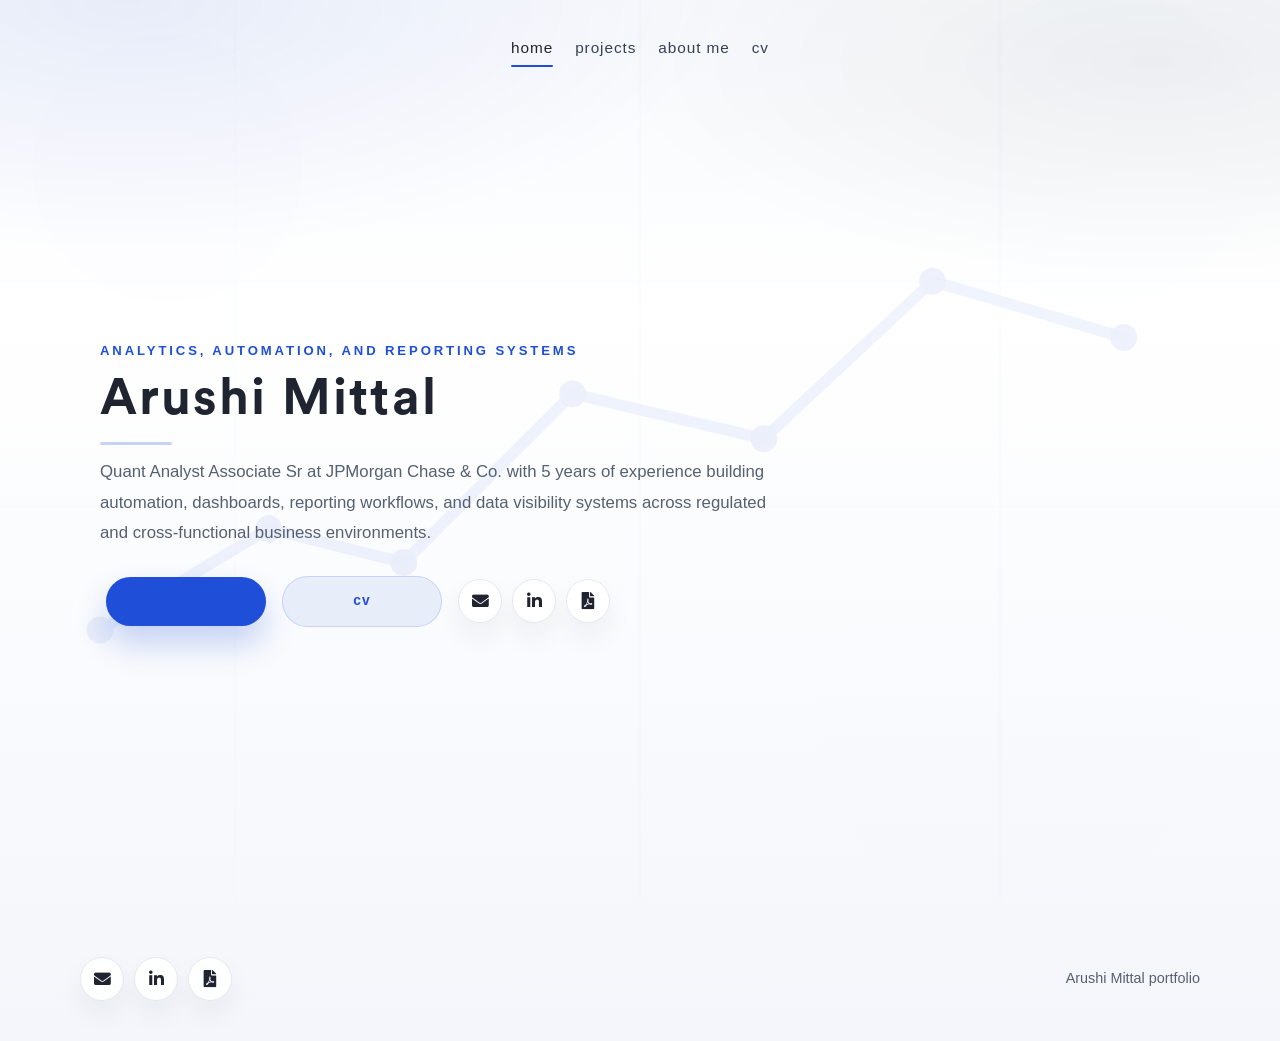
==== commit e348f244: "Add CV page and one-page resume assets" ====
--- a/index.html
+++ b/index.html
@@ -31,6 +31,7 @@
                 <li><a class="nav-link" href="index.html" aria-current="page">home</a></li>
                 <li><a class="nav-link" href="research.html">projects</a></li>
                 <li><a class="nav-link" href="about.html">about me</a></li>
+                <li><a class="nav-link" href="cv.html">cv</a></li>
             </ul>
         </div>
     </nav>
@@ -50,12 +51,13 @@
 
                 <div class="home-actions">
                     <a class="contact-btn page-action" href="about.html">about me</a>
+                    <a class="page-action page-action--ghost" href="cv.html">cv</a>
                     <div class="social-icons" aria-label="Social links">
                         <a target="_blank" rel="noopener" href="mailto:arushi.mittal0193@gmail.com"><i
                                 class="fas fa-envelope"></i></a>
                         <a target="_blank" rel="noopener" href="https://www.linkedin.com/in/arushimittal1/"><i
                                 class="fab fa-linkedin-in"></i></a>
-                        <a target="_blank" rel="noopener" href="assets/arushi_cv.pdf"><i
+                        <a href="cv.html"><i
                                 class="fas fa-file-pdf"></i></a>
                     </div>
                 </div>
@@ -67,7 +69,7 @@
         <div class="social-icons" aria-label="Footer social links">
             <a target="_blank" rel="noopener" href="mailto:arushi.mittal0193@gmail.com"><i class="fas fa-envelope"></i></a>
             <a target="_blank" rel="noopener" href="https://www.linkedin.com/in/arushimittal1/"><i class="fab fa-linkedin-in"></i></a>
-            <a target="_blank" rel="noopener" href="assets/arushi_cv.pdf"><i class="fas fa-file-pdf"></i></a>
+            <a href="cv.html"><i class="fas fa-file-pdf"></i></a>
         </div>
         <div class="site-footer-meta">
             <span class="site-footer-note">Arushi Mittal portfolio</span>
@@ -86,6 +88,7 @@
                         <li><a href="index.html" aria-current="page">home</a></li>
                         <li><a href="research.html">projects</a></li>
                         <li><a href="about.html">about me</a></li>
+                        <li><a href="cv.html">cv</a></li>
                     </ul>
                 </div>
             </div>
--- a/pages.css
+++ b/pages.css
@@ -338,6 +338,19 @@
     text-decoration: none;
 }
 
+.page-action--ghost {
+    background: rgba(31, 79, 216, 0.08);
+    color: var(--page-accent);
+    border: 1px solid rgba(31, 79, 216, 0.16);
+    box-shadow: none;
+}
+
+.page-action--ghost:hover {
+    color: var(--page-accent) !important;
+    background: rgba(31, 79, 216, 0.14);
+    box-shadow: none;
+}
+
 .page-home {
     min-height: calc(100vh - 40px);
     display: flex;
@@ -660,6 +673,121 @@
     padding: 24px;
 }
 
+.projects-empty {
+    max-width: 720px;
+    margin: 44px auto 0;
+    text-align: center;
+}
+
+.projects-empty p {
+    margin: 0;
+    font-size: 1rem;
+    line-height: 1.85;
+    color: var(--page-muted);
+}
+
+.about-layout {
+    display: grid;
+    grid-template-columns: minmax(260px, 360px) minmax(0, 1fr);
+    gap: 34px;
+    align-items: center;
+    margin-top: 42px;
+}
+
+.about-image-frame {
+    padding: 18px;
+    border-radius: 28px;
+    background: linear-gradient(180deg, rgba(255, 255, 255, 0.96), rgba(246, 248, 252, 0.96));
+    border: 1px solid var(--page-border);
+    box-shadow: var(--page-shadow);
+}
+
+.about-main-image {
+    display: block;
+    width: 100%;
+    aspect-ratio: 1 / 1.08;
+    object-fit: cover;
+    border-radius: 20px;
+    background: #f6f8fc;
+}
+
+.about-copy {
+    max-width: 700px;
+}
+
+.about-copy p {
+    margin: 0;
+    font-size: 1.03rem;
+    line-height: 1.95;
+    color: var(--page-muted);
+}
+
+.about-links {
+    display: flex;
+    flex-wrap: wrap;
+    gap: 14px;
+    margin-top: 22px;
+}
+
+.about-links a {
+    display: inline-flex;
+    align-items: center;
+    padding: 8px 14px;
+    border-radius: 999px;
+    border: 1px solid rgba(31, 79, 216, 0.14);
+    background: rgba(31, 79, 216, 0.06);
+    color: #2348a2;
+    font-size: 0.84rem;
+    font-weight: 600;
+    text-decoration: none;
+}
+
+.about-links a:hover {
+    text-decoration: none;
+    background: rgba(31, 79, 216, 0.1);
+}
+
+.cv-page-layout {
+    display: grid;
+    gap: 22px;
+}
+
+.cv-actions {
+    display: flex;
+    flex-wrap: wrap;
+    gap: 14px;
+    justify-content: center;
+}
+
+.cv-viewer-frame {
+    padding: 18px;
+    border-radius: 28px;
+    background: rgba(255, 255, 255, 0.96);
+    border: 1px solid var(--page-border);
+    box-shadow: var(--page-shadow);
+}
+
+.cv-viewer {
+    display: block;
+    width: 100%;
+    min-height: 1080px;
+    border: none;
+    border-radius: 18px;
+    background: #f4f6fb;
+}
+
+.cv-fallback {
+    padding: 28px 24px;
+    text-align: center;
+}
+
+.cv-fallback p {
+    margin: 0;
+    font-size: 0.98rem;
+    line-height: 1.8;
+    color: var(--page-muted);
+}
+
 .site-page .news-list,
 .site-page .publications-list,
 .site-page .opportunities-list,
@@ -913,6 +1041,19 @@
     .site-page .publication-feature-grid {
         grid-template-columns: repeat(2, minmax(0, 1fr));
     }
+
+    .about-layout {
+        grid-template-columns: 1fr;
+        gap: 24px;
+    }
+
+    .about-image-frame {
+        max-width: 420px;
+    }
+
+    .cv-viewer {
+        min-height: 900px;
+    }
 }
 
 @media (max-width: 767.98px) {
@@ -964,6 +1105,48 @@
 
     .site-page .publication-feature-body {
         padding: 18px 18px 20px;
+    }
+
+    .projects-empty {
+        margin-top: 28px;
+    }
+
+    .projects-empty p,
+    .about-copy p {
+        font-size: 0.95rem;
+        line-height: 1.78;
+    }
+
+    .about-layout {
+        margin-top: 28px;
+        gap: 20px;
+    }
+
+    .about-image-frame {
+        padding: 14px;
+        border-radius: 22px;
+    }
+
+    .about-main-image {
+        border-radius: 16px;
+    }
+
+    .cv-actions {
+        justify-content: stretch;
+    }
+
+    .cv-actions .page-action {
+        width: 100%;
+    }
+
+    .cv-viewer-frame {
+        padding: 12px;
+        border-radius: 22px;
+    }
+
+    .cv-viewer {
+        min-height: 760px;
+        border-radius: 14px;
     }
 
     .menu-wrap {
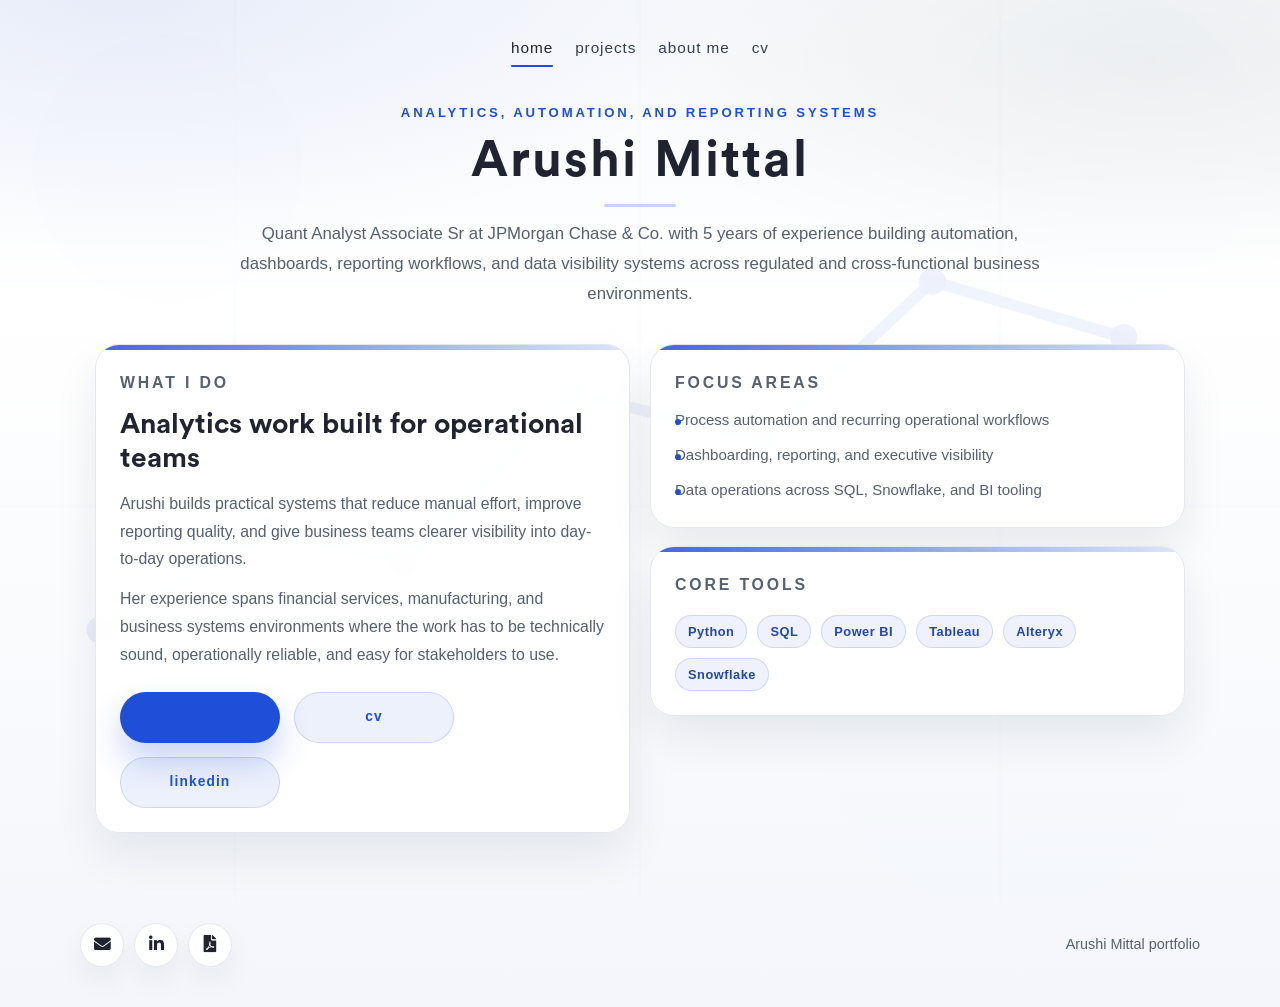
==== commit cfc97e25: "Normalize page structure and styling" ====
--- a/index.html
+++ b/index.html
@@ -2,9 +2,6 @@
 <html lang="en">
 
 <head>
-    <meta http-equiv="Pragma" content="no-cache">
-    <meta http-equiv="Expires" content="-1">
-    <meta http-equiv="CACHE-CONTROL" content="NO-CACHE">
     <meta charset="utf-8">
     <meta name="viewport" content="width=device-width, initial-scale=1.0, shrink-to-fit=yes">
     <meta name="description"
@@ -36,30 +33,59 @@
         </div>
     </nav>
 
-    <main class="home-page site-page page-home content">
-        <div class="container page-container home-container">
-            <section class="home-hero">
-                <header class="page-header">
-                    <p class="page-eyebrow">Analytics, automation, and reporting systems</p>
-                    <h1 class="page-title">Arushi Mittal</h1>
-                    <p class="page-subtitle">
-                        Quant Analyst Associate Sr at JPMorgan Chase &amp; Co. with 5 years of experience building
-                        automation, dashboards, reporting workflows, and data visibility systems across regulated and
-                        cross-functional business environments.
+    <main class="site-page content">
+        <div class="container page-container">
+            <header class="page-header">
+                <p class="page-eyebrow">Analytics, automation, and reporting systems</p>
+                <h1 class="page-title">Arushi Mittal</h1>
+                <p class="page-subtitle">
+                    Quant Analyst Associate Sr at JPMorgan Chase &amp; Co. with 5 years of experience building
+                    automation, dashboards, reporting workflows, and data visibility systems across regulated and
+                    cross-functional business environments.
+                </p>
+            </header>
+
+            <section class="page-grid page-section">
+                <article class="page-card page-card--feature">
+                    <p class="page-card-kicker">What I do</p>
+                    <h2 class="page-card-title">Analytics work built for operational teams</h2>
+                    <p>
+                        Arushi builds practical systems that reduce manual effort, improve reporting quality, and give
+                        business teams clearer visibility into day-to-day operations.
                     </p>
-                </header>
+                    <p>
+                        Her experience spans financial services, manufacturing, and business systems environments where
+                        the work has to be technically sound, operationally reliable, and easy for stakeholders to use.
+                    </p>
+                    <div class="page-actions-row">
+                        <a class="page-action" href="about.html">about me</a>
+                        <a class="page-action page-action--ghost" href="cv.html">cv</a>
+                        <a class="page-action page-action--ghost" target="_blank" rel="noopener"
+                            href="https://www.linkedin.com/in/arushimittal1/">linkedin</a>
+                    </div>
+                </article>
 
-                <div class="home-actions">
-                    <a class="contact-btn page-action" href="about.html">about me</a>
-                    <a class="page-action page-action--ghost" href="cv.html">cv</a>
-                    <div class="social-icons" aria-label="Social links">
-                        <a target="_blank" rel="noopener" href="mailto:arushi.mittal0193@gmail.com"><i
-                                class="fas fa-envelope"></i></a>
-                        <a target="_blank" rel="noopener" href="https://www.linkedin.com/in/arushimittal1/"><i
-                                class="fab fa-linkedin-in"></i></a>
-                        <a href="cv.html"><i
-                                class="fas fa-file-pdf"></i></a>
-                    </div>
+                <div class="page-stack">
+                    <article class="page-card page-card--compact">
+                        <p class="page-card-kicker">Focus areas</p>
+                        <ul class="page-bullet-list">
+                            <li>Process automation and recurring operational workflows</li>
+                            <li>Dashboarding, reporting, and executive visibility</li>
+                            <li>Data operations across SQL, Snowflake, and BI tooling</li>
+                        </ul>
+                    </article>
+
+                    <article class="page-card page-card--compact">
+                        <p class="page-card-kicker">Core tools</p>
+                        <div class="page-chip-row">
+                            <span class="page-tag">Python</span>
+                            <span class="page-tag">SQL</span>
+                            <span class="page-tag">Power BI</span>
+                            <span class="page-tag">Tableau</span>
+                            <span class="page-tag">Alteryx</span>
+                            <span class="page-tag">Snowflake</span>
+                        </div>
+                    </article>
                 </div>
             </section>
         </div>
@@ -67,9 +93,9 @@
 
     <footer class="footer-full site-footer">
         <div class="social-icons" aria-label="Footer social links">
-            <a target="_blank" rel="noopener" href="mailto:arushi.mittal0193@gmail.com"><i class="fas fa-envelope"></i></a>
-            <a target="_blank" rel="noopener" href="https://www.linkedin.com/in/arushimittal1/"><i class="fab fa-linkedin-in"></i></a>
-            <a href="cv.html"><i class="fas fa-file-pdf"></i></a>
+            <a target="_blank" rel="noopener" href="mailto:arushi.mittal0193@gmail.com" aria-label="Email"><i class="fas fa-envelope"></i></a>
+            <a target="_blank" rel="noopener" href="https://www.linkedin.com/in/arushimittal1/" aria-label="LinkedIn"><i class="fab fa-linkedin-in"></i></a>
+            <a href="cv.html" aria-label="CV"><i class="fas fa-file-pdf"></i></a>
         </div>
         <div class="site-footer-meta">
             <span class="site-footer-note">Arushi Mittal portfolio</span>
--- a/pages.css
+++ b/pages.css
@@ -264,6 +264,57 @@
     color: var(--page-text);
 }
 
+.page-card-kicker {
+    margin: 0 0 10px;
+    font-size: 0.8rem;
+    font-weight: 600;
+    letter-spacing: 0.18em;
+    text-transform: uppercase;
+    color: var(--page-accent);
+}
+
+.page-card-title {
+    margin: 0 0 14px;
+    font-family: "CircularStd", sans-serif;
+    font-size: clamp(1.45rem, 2.2vw, 1.9rem);
+    line-height: 1.2;
+    color: var(--page-text);
+}
+
+.page-card--feature {
+    height: 100%;
+    padding: 30px;
+}
+
+.page-card--compact {
+    height: 100%;
+}
+
+.page-card--compact .page-card-kicker:last-child,
+.page-card--compact .page-card-title:last-child,
+.page-card--compact .page-bullet-list:last-child,
+.page-card--compact .page-chip-row:last-child {
+    margin-bottom: 0;
+}
+
+.page-card--centered {
+    max-width: 860px;
+    margin: 0 auto;
+    text-align: center;
+}
+
+.page-card--centered .page-card-title {
+    max-width: 640px;
+    margin-left: auto;
+    margin-right: auto;
+}
+
+.page-card--centered p {
+    max-width: 680px;
+    margin-left: auto;
+    margin-right: auto;
+}
+
 .site-page .page-card ul,
 .site-page .page-card ol,
 .site-page .page-list-reset {
@@ -309,6 +360,37 @@
     flex-wrap: wrap;
     gap: 10px;
     margin-top: 16px;
+}
+
+.page-chip-row--centered {
+    justify-content: center;
+}
+
+.page-bullet-list {
+    display: grid;
+    gap: 10px;
+    margin: 0;
+    padding: 0;
+    list-style: none;
+}
+
+.page-bullet-list li {
+    position: relative;
+    padding-left: 18px;
+    font-size: 0.94rem;
+    line-height: 1.65;
+    color: var(--page-muted);
+}
+
+.page-bullet-list li::before {
+    content: "";
+    position: absolute;
+    left: 0;
+    top: 11px;
+    width: 6px;
+    height: 6px;
+    border-radius: 50%;
+    background: var(--page-accent);
 }
 
 .page-action {
@@ -351,6 +433,17 @@
     box-shadow: none;
 }
 
+.page-actions-row {
+    display: flex;
+    flex-wrap: wrap;
+    gap: 14px;
+    margin-top: 24px;
+}
+
+.page-actions-row--centered {
+    justify-content: center;
+}
+
 .page-home {
     min-height: calc(100vh - 40px);
     display: flex;
@@ -722,6 +815,10 @@
     color: var(--page-muted);
 }
 
+.about-copy .page-chip-row {
+    margin-top: 20px;
+}
+
 .about-links {
     display: flex;
     flex-wrap: wrap;
@@ -1085,6 +1182,10 @@
         line-height: 1.72;
     }
 
+    .page-card-title {
+        font-size: 1.45rem;
+    }
+
     .site-page .page-card {
         border-radius: 20px;
         padding: 20px 18px;
@@ -1117,6 +1218,10 @@
         line-height: 1.78;
     }
 
+    .page-bullet-list li {
+        font-size: 0.92rem;
+    }
+
     .about-layout {
         margin-top: 28px;
         gap: 20px;
@@ -1135,7 +1240,8 @@
         justify-content: stretch;
     }
 
-    .cv-actions .page-action {
+    .cv-actions .page-action,
+    .page-actions-row .page-action {
         width: 100%;
     }
 
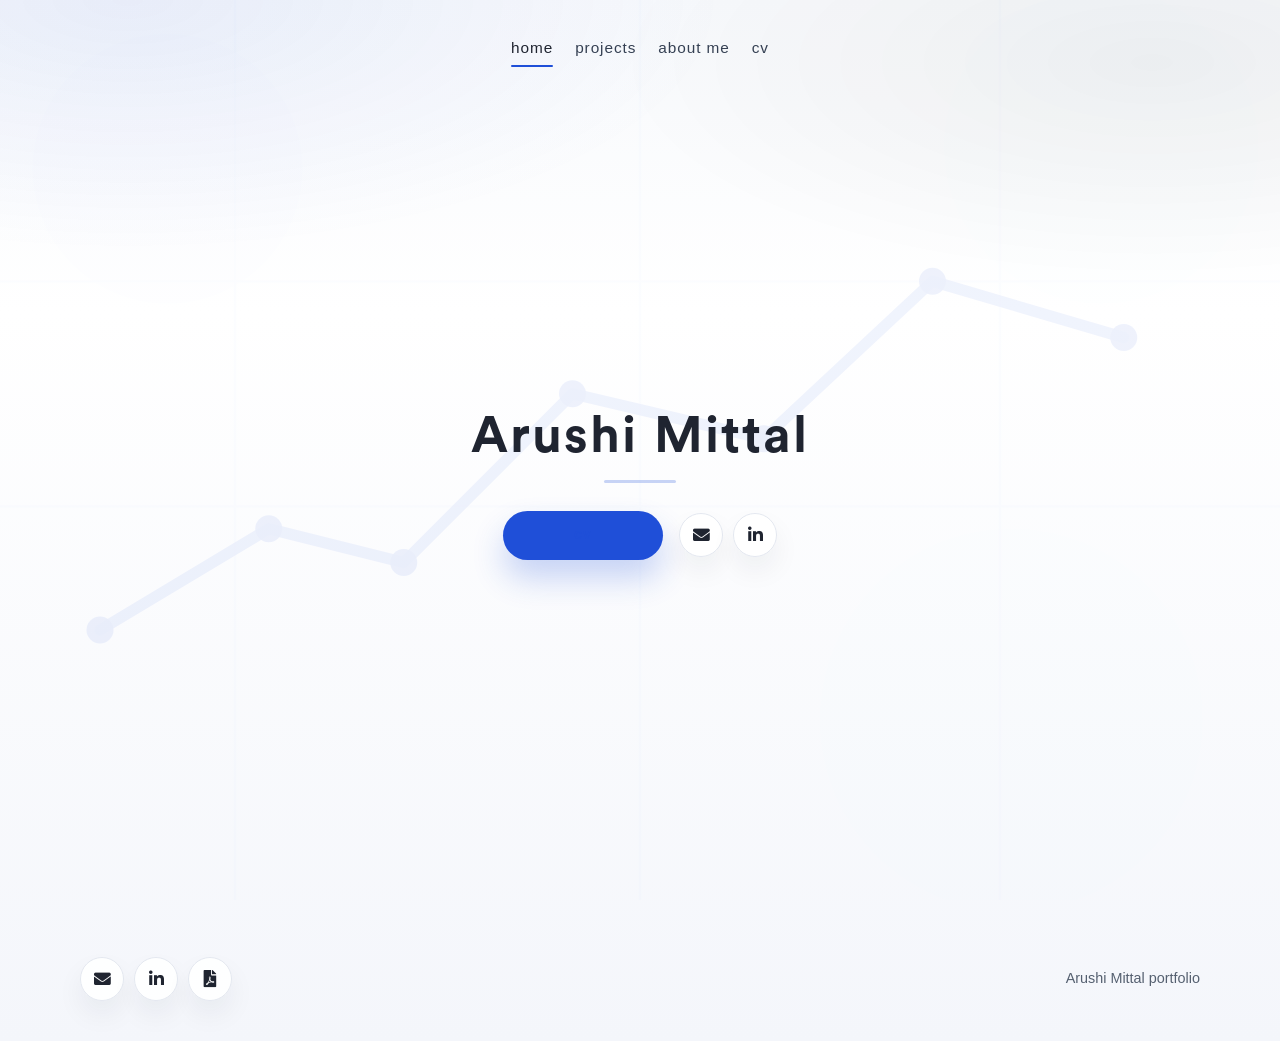
==== commit 93938d23: "Simplify home page and pin CV actions" ====
--- a/index.html
+++ b/index.html
@@ -33,59 +33,21 @@
         </div>
     </nav>
 
-    <main class="site-page content">
-        <div class="container page-container">
-            <header class="page-header">
-                <p class="page-eyebrow">Analytics, automation, and reporting systems</p>
-                <h1 class="page-title">Arushi Mittal</h1>
-                <p class="page-subtitle">
-                    Quant Analyst Associate Sr at JPMorgan Chase &amp; Co. with 5 years of experience building
-                    automation, dashboards, reporting workflows, and data visibility systems across regulated and
-                    cross-functional business environments.
-                </p>
-            </header>
+    <main class="home-page site-page page-home content">
+        <div class="container page-container home-container">
+            <section class="home-hero home-minimal">
+                <header class="page-header home-minimal-header">
+                    <h1 class="page-title home-minimal-title">Arushi Mittal</h1>
+                </header>
 
-            <section class="page-grid page-section">
-                <article class="page-card page-card--feature">
-                    <p class="page-card-kicker">What I do</p>
-                    <h2 class="page-card-title">Analytics work built for operational teams</h2>
-                    <p>
-                        Arushi builds practical systems that reduce manual effort, improve reporting quality, and give
-                        business teams clearer visibility into day-to-day operations.
-                    </p>
-                    <p>
-                        Her experience spans financial services, manufacturing, and business systems environments where
-                        the work has to be technically sound, operationally reliable, and easy for stakeholders to use.
-                    </p>
-                    <div class="page-actions-row">
-                        <a class="page-action" href="about.html">about me</a>
-                        <a class="page-action page-action--ghost" href="cv.html">cv</a>
-                        <a class="page-action page-action--ghost" target="_blank" rel="noopener"
-                            href="https://www.linkedin.com/in/arushimittal1/">linkedin</a>
+                <div class="home-actions home-actions--centered">
+                    <a class="page-action" href="cv.html">cv</a>
+                    <div class="social-icons" aria-label="Social links">
+                        <a target="_blank" rel="noopener" href="mailto:arushi.mittal0193@gmail.com" aria-label="Email"><i
+                                class="fas fa-envelope"></i></a>
+                        <a target="_blank" rel="noopener" href="https://www.linkedin.com/in/arushimittal1/" aria-label="LinkedIn"><i
+                                class="fab fa-linkedin-in"></i></a>
                     </div>
-                </article>
-
-                <div class="page-stack">
-                    <article class="page-card page-card--compact">
-                        <p class="page-card-kicker">Focus areas</p>
-                        <ul class="page-bullet-list">
-                            <li>Process automation and recurring operational workflows</li>
-                            <li>Dashboarding, reporting, and executive visibility</li>
-                            <li>Data operations across SQL, Snowflake, and BI tooling</li>
-                        </ul>
-                    </article>
-
-                    <article class="page-card page-card--compact">
-                        <p class="page-card-kicker">Core tools</p>
-                        <div class="page-chip-row">
-                            <span class="page-tag">Python</span>
-                            <span class="page-tag">SQL</span>
-                            <span class="page-tag">Power BI</span>
-                            <span class="page-tag">Tableau</span>
-                            <span class="page-tag">Alteryx</span>
-                            <span class="page-tag">Snowflake</span>
-                        </div>
-                    </article>
                 </div>
             </section>
         </div>
--- a/pages.css
+++ b/pages.css
@@ -477,12 +477,32 @@
     padding: 36px 0 30px;
 }
 
+.home-minimal {
+    max-width: 620px;
+    margin: 0 auto;
+    text-align: center;
+}
+
+.home-minimal-header {
+    margin: 0 auto !important;
+    text-align: center !important;
+}
+
+.home-minimal-title::after {
+    margin-left: auto !important;
+    margin-right: auto !important;
+}
+
 .home-actions {
     display: flex;
     flex-wrap: wrap;
     align-items: center;
     gap: 16px;
     margin-top: 28px;
+}
+
+.home-actions--centered {
+    justify-content: center;
 }
 
 .page-home .contact-btn {
@@ -854,6 +874,17 @@
     flex-wrap: wrap;
     gap: 14px;
     justify-content: center;
+    position: sticky;
+    top: 18px;
+    z-index: 6;
+    width: fit-content;
+    margin: 0 auto;
+    padding: 12px;
+    border-radius: 999px;
+    background: rgba(247, 249, 252, 0.92);
+    border: 1px solid rgba(208, 218, 240, 0.9);
+    box-shadow: 0 14px 28px rgba(18, 26, 45, 0.08);
+    backdrop-filter: blur(12px);
 }
 
 .cv-viewer-frame {
@@ -1238,6 +1269,10 @@
 
     .cv-actions {
         justify-content: stretch;
+        width: 100%;
+        top: 12px;
+        padding: 10px;
+        border-radius: 22px;
     }
 
     .cv-actions .page-action,
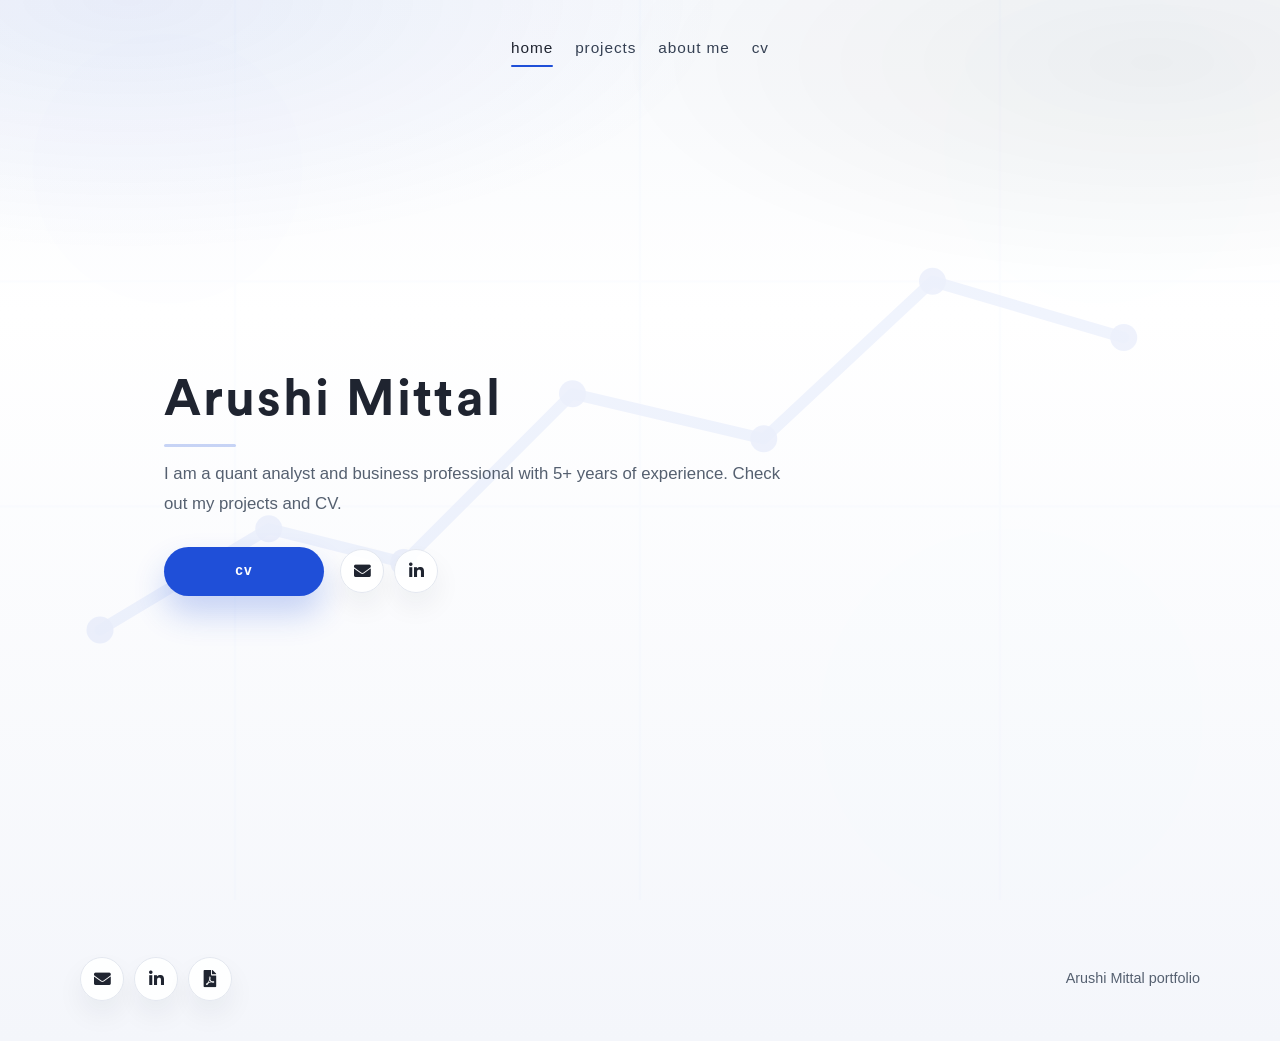
==== commit 47da12aa: "Update home intro copy and alignment" ====
--- a/index.html
+++ b/index.html
@@ -38,6 +38,10 @@
             <section class="home-hero home-minimal">
                 <header class="page-header home-minimal-header">
                     <h1 class="page-title home-minimal-title">Arushi Mittal</h1>
+                    <p class="page-subtitle home-minimal-subtitle">
+                        I am a quant analyst and business professional with 5+ years of experience. Check out my
+                        projects and CV.
+                    </p>
                 </header>
 
                 <div class="home-actions home-actions--centered">
--- a/pages.css
+++ b/pages.css
@@ -412,6 +412,14 @@
     cursor: pointer;
 }
 
+.page-action,
+.page-action:visited,
+.page-action:focus,
+.page-action:active {
+    color: #ffffff !important;
+    -webkit-text-fill-color: #ffffff;
+}
+
 .page-action:hover {
     color: #ffffff !important;
     background: var(--page-accent-strong);
@@ -479,18 +487,23 @@
 
 .home-minimal {
     max-width: 620px;
-    margin: 0 auto;
-    text-align: center;
+    margin: 0 auto 0 clamp(12px, 5vw, 64px);
+    text-align: left;
 }
 
 .home-minimal-header {
-    margin: 0 auto !important;
-    text-align: center !important;
+    margin: 0 !important;
+    text-align: left !important;
 }
 
 .home-minimal-title::after {
-    margin-left: auto !important;
+    margin-left: 0 !important;
     margin-right: auto !important;
+}
+
+.home-minimal-subtitle {
+    margin: 0 !important;
+    max-width: 520px;
 }
 
 .home-actions {
@@ -502,7 +515,7 @@
 }
 
 .home-actions--centered {
-    justify-content: center;
+    justify-content: flex-start;
 }
 
 .page-home .contact-btn {
@@ -1396,4 +1409,8 @@
     .home-hero {
         padding-top: 20px;
     }
-}
+
+    .home-minimal {
+        margin-left: 0;
+    }
+}
